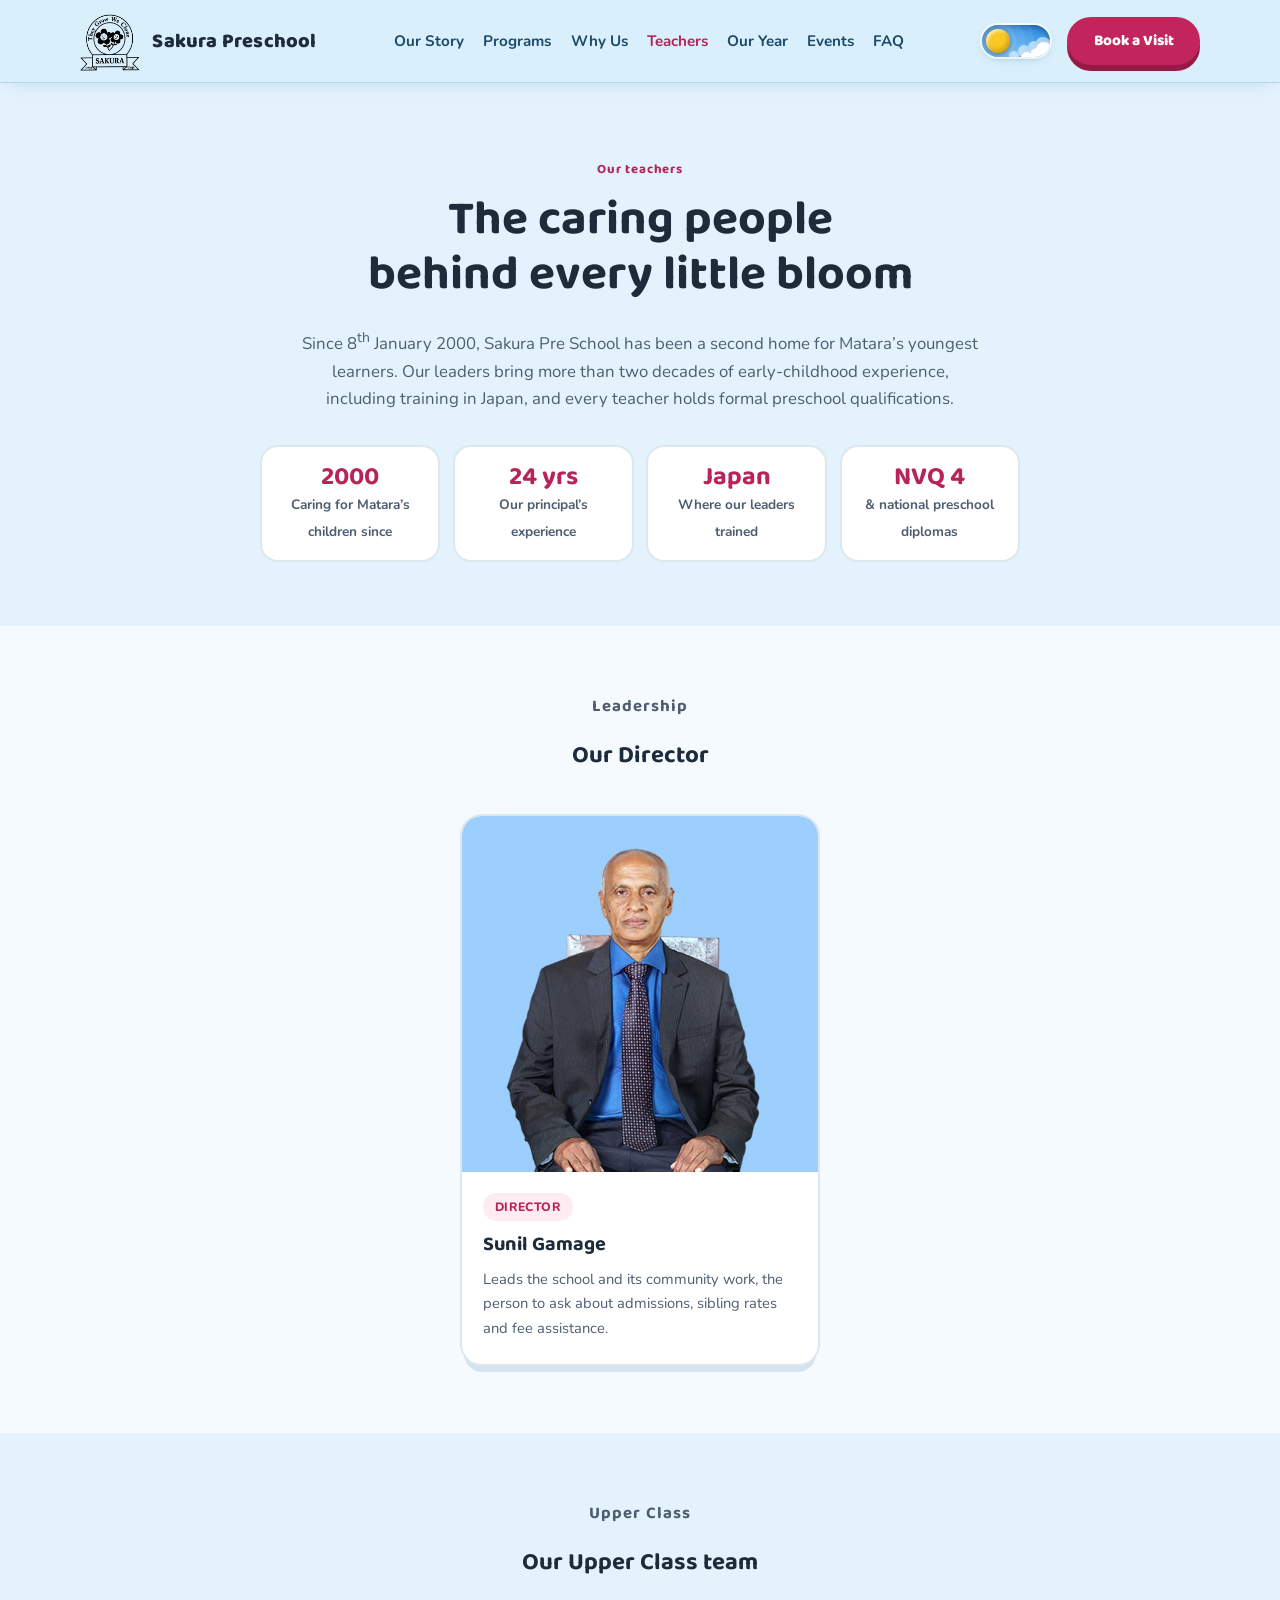
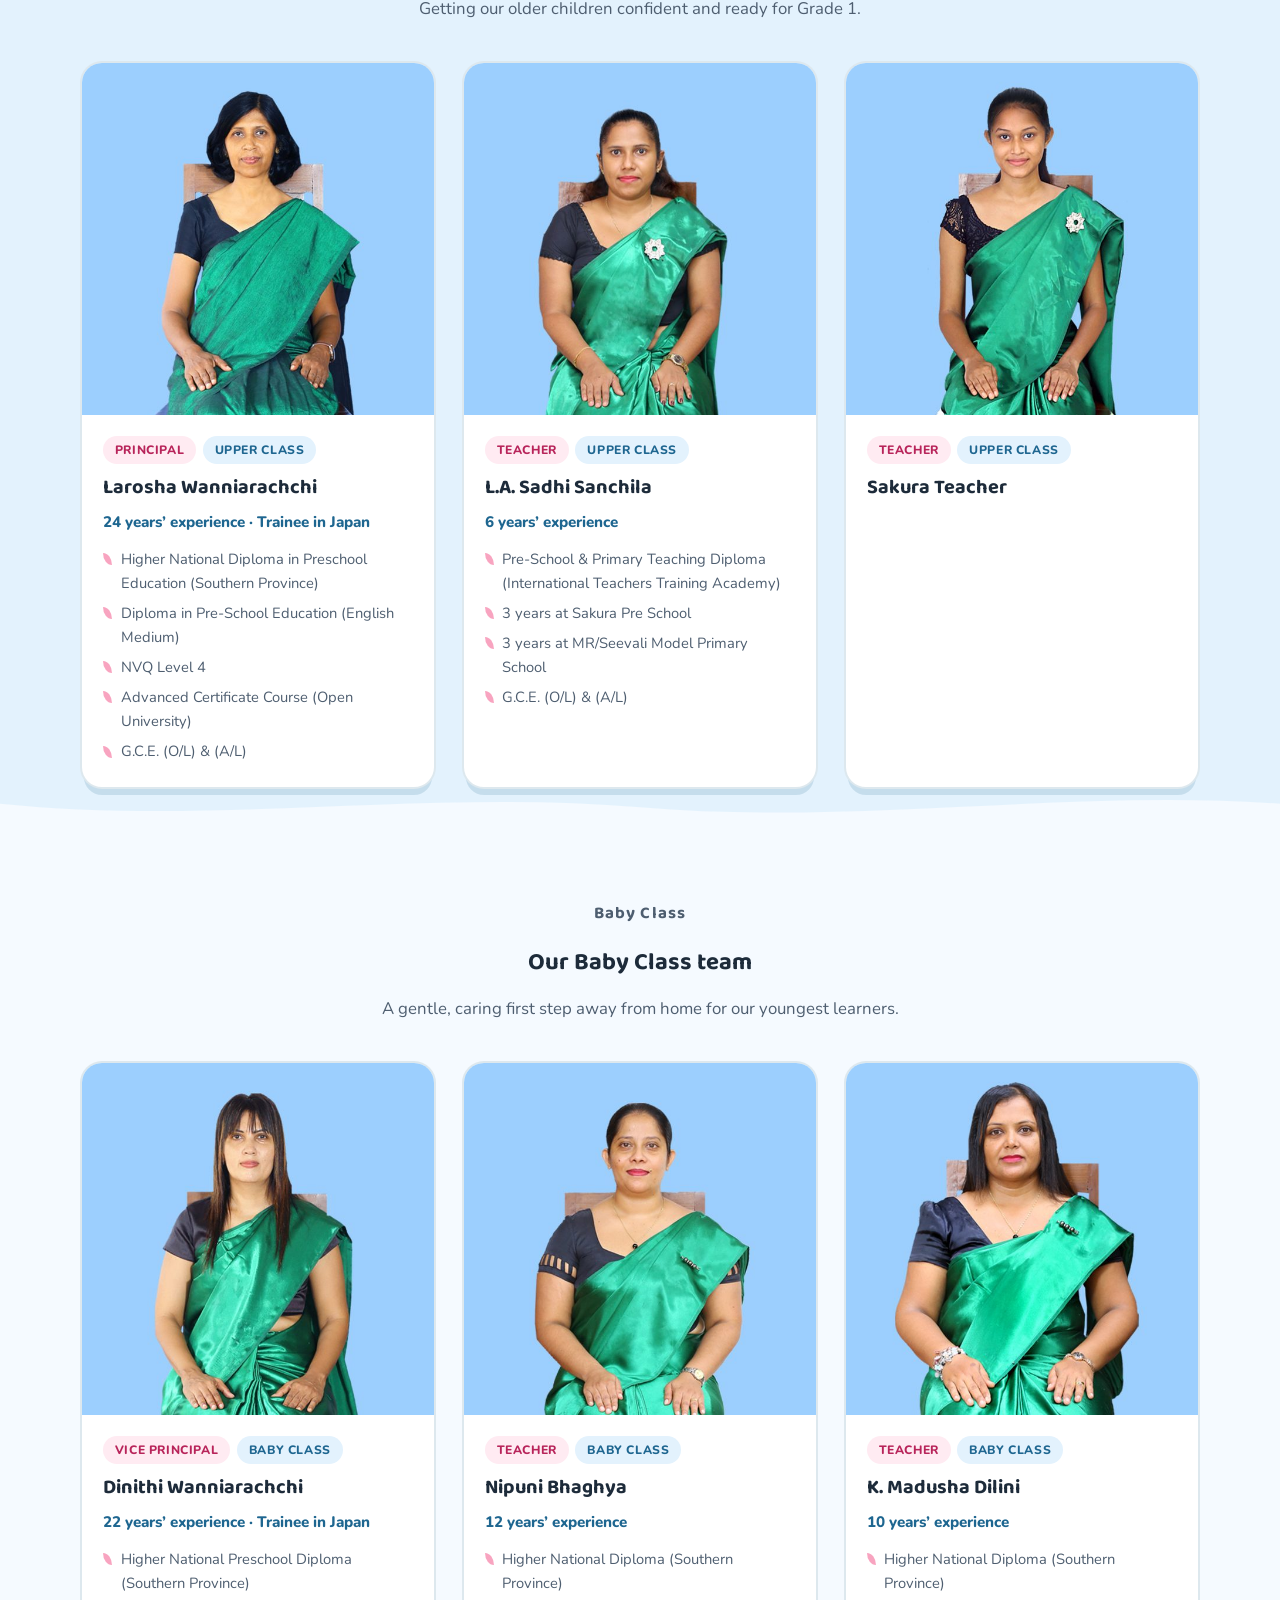
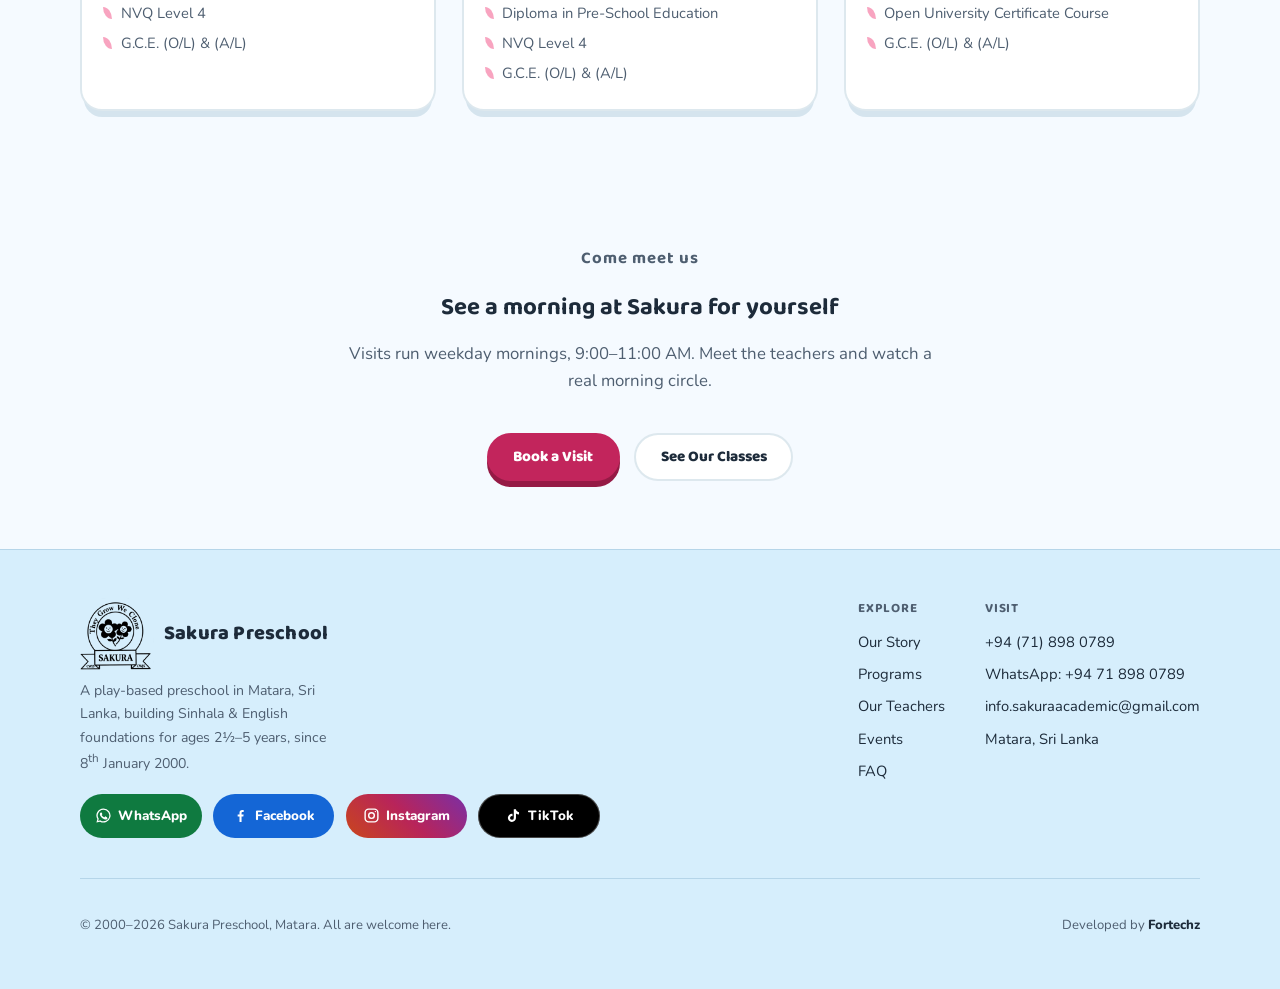
==== about.html @ 0db50b09 "add teachers & changes is inside" ====
<!DOCTYPE html>
<html lang="en">
<head>
<meta charset="UTF-8">
<meta name="viewport" content="width=device-width, initial-scale=1.0">
<title>Our Teachers | Sakura Pre School Matara</title>
<meta name="description" content="Meet the director, principal and qualified Baby Class and Upper Class teachers of Sakura Pre School, Matara, over 20 years of experience, with Japan-trained leadership.">
<meta name="robots" content="index, follow, max-image-preview:large">
<meta name="author" content="Sakura Preschool">
<meta name="theme-color" content="#101d2b">
<script>
  (function () {
    var t;
    try { t = localStorage.getItem('theme'); } catch (e) {}
    if (t !== 'light' && t !== 'dark') t = 'light'; // new visitors start light; dark only if they pick it
    document.documentElement.setAttribute('data-theme', t);
  })();
</script>
<link rel="canonical" href="https://sakura-pre-school.vercel.app/about.html">
<meta property="og:type" content="website">
<meta property="og:site_name" content="Sakura Preschool">
<meta property="og:url" content="https://sakura-pre-school.vercel.app/about.html">
<meta property="og:title" content="Our Teachers | Sakura Pre School Matara">
<meta property="og:description" content="Meet the director, principal and qualified Baby Class and Upper Class teachers of Sakura Pre School, Matara, over 20 years of experience, with Japan-trained leadership.">
<meta property="og:image" content="https://sakura-pre-school.vercel.app/images/staff/larosha-wanniarachchi.jpg">
<meta property="og:image:alt" content="Larosha Wanniarachchi, Principal of Sakura Preschool">
<meta name="twitter:card" content="summary_large_image">
<link rel="icon" href="/favicon.ico" sizes="any">
<link rel="icon" type="image/png" sizes="48x48" href="/favicon-48.png">
<link rel="icon" type="image/png" sizes="96x96" href="/favicon-96.png">
<link rel="icon" type="image/png" sizes="192x192" href="/favicon-192.png">
<link rel="apple-touch-icon" sizes="180x180" href="/apple-touch-icon.png">
<script type="application/ld+json">
{
 "@context": "https://schema.org",
 "@type": "AboutPage",
 "url": "https://sakura-pre-school.vercel.app/about.html",
 "name": "Teachers at Sakura Pre School, Matara",
 "about": {
  "@id": "https://sakura-pre-school.vercel.app/#school",
  "employee": [
   {
    "@type": "Person",
    "name": "Sunil Gamage",
    "jobTitle": "Director",
    "image": "https://sakura-pre-school.vercel.app/images/staff/sunil-gamage.jpg"
   },
   {
    "@type": "Person",
    "name": "Larosha Wanniarachchi",
    "jobTitle": "Principal",
    "image": "https://sakura-pre-school.vercel.app/images/staff/larosha-wanniarachchi.jpg"
   },
   {
    "@type": "Person",
    "name": "L.A. Sadhi Sanchila",
    "jobTitle": "Teacher",
    "image": "https://sakura-pre-school.vercel.app/images/staff/sadhi-sanchila.jpg"
   },
   {
    "@type": "Person",
    "name": "Dinithi Wanniarachchi",
    "jobTitle": "Vice Principal",
    "image": "https://sakura-pre-school.vercel.app/images/staff/dinithi-wanniarachchi.jpg"
   },
   {
    "@type": "Person",
    "name": "Nipuni Bhaghya",
    "jobTitle": "Teacher",
    "image": "https://sakura-pre-school.vercel.app/images/staff/nipuni-bhaghya.jpg"
   },
   {
    "@type": "Person",
    "name": "K. Madusha Dilini",
    "jobTitle": "Teacher",
    "image": "https://sakura-pre-school.vercel.app/images/staff/madusha-dilini.jpg"
   }
  ]
 }
}
</script>
<link rel="stylesheet" href="/css/styles.css">
<link rel="preconnect" href="https://fonts.googleapis.com">
<link rel="preconnect" href="https://fonts.gstatic.com" crossorigin>
<link href="https://fonts.googleapis.com/css2?family=Baloo+2:wght@500;600;700;800&family=Nunito:wght@400;500;600;700;800&family=Noto+Sans+Sinhala:wght@500;700&family=Abhaya+Libre:wght@700;800&display=swap" rel="stylesheet">
</head>
<body>

<a href="#main" class="skip-link">Skip to content</a>

<header class="site">
  <div class="container nav-row">
    <a href="/" class="brand">
      <img class="brand-mark" src="sakura-logo.png" alt="" decoding="async">
      <span class="brand-name">Sakura Preschool</span>
    </a>
    <nav class="links" aria-label="Primary">
      <a href="/#philosophy">Our Story</a>
      <a href="/#programs">Programs</a>
      <a href="/#why">Why Us</a>
      <a href="/about.html" aria-current="page">Teachers</a>
      <a href="/#seasons">Our Year</a>
      <a href="/events.html">Events</a>
      <a href="/#faq">FAQ</a>
    </nav>
    <div class="nav-actions">
      <button type="button" class="theme-toggle" id="themeToggle" role="switch" aria-checked="false" aria-label="Dark mode" title="Switch light / dark mode">
        <span class="tt-track" aria-hidden="true">
          <span class="tt-stars"></span>
          <span class="tt-clouds"></span>
          <span class="tt-knob"><span class="tt-crater c1"></span><span class="tt-crater c2"></span><span class="tt-crater c3"></span></span>
        </span>
      </button>
      <a href="/#enroll" class="btn btn-primary" style="flex-shrink:0">Book a Visit</a>
      <button type="button" class="nav-toggle" id="navToggle" aria-expanded="false" aria-controls="mobileMenu" aria-label="Open menu">
        <svg class="icon-open" viewBox="0 0 24 24" fill="none" stroke="currentColor" stroke-width="2" stroke-linecap="round" aria-hidden="true" focusable="false"><line x1="3" y1="6" x2="21" y2="6"/><line x1="3" y1="12" x2="21" y2="12"/><line x1="3" y1="18" x2="21" y2="18"/></svg>
        <svg class="icon-close" viewBox="0 0 24 24" fill="none" stroke="currentColor" stroke-width="2" stroke-linecap="round" aria-hidden="true" focusable="false"><line x1="5" y1="5" x2="19" y2="19"/><line x1="19" y1="5" x2="5" y2="19"/></svg>
      </button>
    </div>
  </div>
  <div class="container">
    <nav class="mobile-panel" id="mobileMenu" aria-label="Mobile">
      <a href="/#philosophy">Our Story</a>
      <a href="/#programs">Programs</a>
      <a href="/#why">Why Us</a>
      <a href="/about.html" aria-current="page">Teachers</a>
      <a href="/#seasons">Our Year</a>
      <a href="/events.html">Events</a>
      <a href="/#faq">FAQ</a>
      <a href="/#map">Find Us</a>
      <a href="/#enroll" class="btn btn-primary">Book a Visit</a>
    </nav>
  </div>
</header>

<main id="main" tabindex="-1">
  <section class="page-hero">
    <div class="container">
      <p class="eyebrow">Our teachers</p>
      <h1>The caring people behind every little bloom</h1>
      <p class="lead">Since 8<sup>th</sup> January 2000, Sakura Pre School has been a second home for Matara&rsquo;s youngest learners. Our leaders bring more than two decades of early-childhood experience, including training in Japan, and every teacher holds formal preschool qualifications.</p>
      <ul class="stat-strip">
        <li class="stat"><b>2000</b><span>Caring for Matara&rsquo;s children since</span></li>
        <li class="stat"><b>24 yrs</b><span>Our principal&rsquo;s experience</span></li>
        <li class="stat"><b>Japan</b><span>Where our leaders trained</span></li>
        <li class="stat"><b>NVQ&nbsp;4</b><span>&amp; national preschool diplomas</span></li>
      </ul>
    </div>
  </section>

  <section id="director">
    <div class="container">
      <div class="section-head center">
        <p class="eyebrow" style="justify-content:center">Leadership</p>
        <h2>Our Director</h2>
      </div>
      <ul class="staff-grid staff-solo">
        <li class="staff-card" id="sunil-gamage">
          <figure class="staff-photo"><img src="/images/staff/sunil-gamage.jpg" width="600" height="600" loading="lazy" decoding="async" alt="Portrait of Sunil Gamage, Director at Sakura Preschool"></figure>
          <div class="staff-body">
            <div class="staff-tags"><span class="staff-role">Director</span></div>
            <h3>Sunil Gamage</h3>
                        <p class="staff-note">Leads the school and its community work, the person to ask about admissions, sibling rates and fee assistance.</p>
          </div>
        </li>
      </ul>
    </div>
  </section>

  <section id="upper-class" class="band-alt">
    <div class="container">
      <div class="section-head center">
        <p class="eyebrow" style="justify-content:center">Upper Class</p>
        <h2>Our Upper Class team</h2>
        <p>Getting our older children confident and ready for Grade 1.</p>
      </div>
      <ul class="staff-grid">
        <li class="staff-card" id="larosha-wanniarachchi">
          <figure class="staff-photo"><img src="/images/staff/larosha-wanniarachchi.jpg" width="600" height="600" loading="lazy" decoding="async" alt="Portrait of Larosha Wanniarachchi, Principal at Sakura Preschool"></figure>
          <div class="staff-body">
            <div class="staff-tags"><span class="staff-role">Principal</span><span class="staff-class">Upper Class</span></div>
            <h3>Larosha Wanniarachchi</h3>
            <p class="staff-exp">24 years&rsquo; experience &middot; Trainee in Japan</p>
            <ul class="staff-quals">
              <li>Higher National Diploma in Preschool Education (Southern Province)</li>
              <li>Diploma in Pre-School Education (English Medium)</li>
              <li>NVQ Level 4</li>
              <li>Advanced Certificate Course (Open University)</li>
              <li>G.C.E. (O/L) &amp; (A/L)</li>
            </ul>
          </div>
        </li>
        <li class="staff-card" id="sadhi-sanchila">
          <figure class="staff-photo"><img src="/images/staff/sadhi-sanchila.jpg" width="600" height="600" loading="lazy" decoding="async" alt="Portrait of L.A. Sadhi Sanchila, Teacher at Sakura Preschool"></figure>
          <div class="staff-body">
            <div class="staff-tags"><span class="staff-role">Teacher</span><span class="staff-class">Upper Class</span></div>
            <h3>L.A. Sadhi Sanchila</h3>
            <p class="staff-exp">6 years&rsquo; experience</p>
            <ul class="staff-quals">
              <li>Pre-School &amp; Primary Teaching Diploma (International Teachers Training Academy)</li>
              <li>3 years at Sakura Pre School</li>
              <li>3 years at MR/Seevali Model Primary School</li>
              <li>G.C.E. (O/L) &amp; (A/L)</li>
            </ul>
          </div>
        </li>
        <li class="staff-card" id="upper-class-teacher">
          <figure class="staff-photo"><img src="/images/staff/teacher-unnamed.jpg" width="600" height="600" loading="lazy" decoding="async" alt="Portrait of an Upper Class teacher at Sakura Preschool"></figure>
          <div class="staff-body">
            <div class="staff-tags"><span class="staff-role">Teacher</span><span class="staff-class">Upper Class</span></div>
            <h3>Sakura Teacher</h3>
            <!-- TODO: add her name and qualifications -->
          </div>
        </li>
      </ul>
    </div>
    <svg class="divider to-bg" viewBox="0 0 1200 60" preserveAspectRatio="none" aria-hidden="true" focusable="false"><path d="M0,20 C200,50 400,0 600,25 C800,50 1000,0 1200,20 L1200,60 L0,60 Z"/></svg>
  </section>

  <section id="baby-class">
    <div class="container">
      <div class="section-head center">
        <p class="eyebrow" style="justify-content:center">Baby Class</p>
        <h2>Our Baby Class team</h2>
        <p>A gentle, caring first step away from home for our youngest learners.</p>
      </div>
      <ul class="staff-grid">
        <li class="staff-card" id="dinithi-wanniarachchi">
          <figure class="staff-photo"><img src="/images/staff/dinithi-wanniarachchi.jpg" width="600" height="600" loading="lazy" decoding="async" alt="Portrait of Dinithi Wanniarachchi, Vice Principal at Sakura Preschool"></figure>
          <div class="staff-body">
            <div class="staff-tags"><span class="staff-role">Vice Principal</span><span class="staff-class">Baby Class</span></div>
            <h3>Dinithi Wanniarachchi</h3>
            <p class="staff-exp">22 years&rsquo; experience &middot; Trainee in Japan</p>
            <ul class="staff-quals">
              <li>Higher National Preschool Diploma (Southern Province)</li>
              <li>NVQ Level 4</li>
              <li>G.C.E. (O/L) &amp; (A/L)</li>
            </ul>
          </div>
        </li>
        <li class="staff-card" id="nipuni-bhaghya">
          <figure class="staff-photo"><img src="/images/staff/nipuni-bhaghya.jpg" width="600" height="600" loading="lazy" decoding="async" alt="Portrait of Nipuni Bhaghya, Teacher at Sakura Preschool"></figure>
          <div class="staff-body">
            <div class="staff-tags"><span class="staff-role">Teacher</span><span class="staff-class">Baby Class</span></div>
            <h3>Nipuni Bhaghya</h3>
            <p class="staff-exp">12 years&rsquo; experience</p>
            <ul class="staff-quals">
              <li>Higher National Diploma (Southern Province)</li>
              <li>Diploma in Pre-School Education</li>
              <li>NVQ Level 4</li>
              <li>G.C.E. (O/L) &amp; (A/L)</li>
            </ul>
          </div>
        </li>
        <li class="staff-card" id="madusha-dilini">
          <figure class="staff-photo"><img src="/images/staff/madusha-dilini.jpg" width="600" height="600" loading="lazy" decoding="async" alt="Portrait of K. Madusha Dilini, Teacher at Sakura Preschool"></figure>
          <div class="staff-body">
            <div class="staff-tags"><span class="staff-role">Teacher</span><span class="staff-class">Baby Class</span></div>
            <h3>K. Madusha Dilini</h3>
            <p class="staff-exp">10 years&rsquo; experience</p>
            <ul class="staff-quals">
              <li>Higher National Diploma (Southern Province)</li>
              <li>Open University Certificate Course</li>
              <li>G.C.E. (O/L) &amp; (A/L)</li>
            </ul>
          </div>
        </li>
      </ul>
    </div>
  </section>

  <section class="cta-band">
    <div class="container">
      <div class="section-head center">
        <p class="eyebrow" style="justify-content:center">Come meet us</p>
        <h2>See a morning at Sakura for yourself</h2>
        <p>Visits run weekday mornings, 9:00&ndash;11:00 AM. Meet the teachers and watch a real morning circle.</p>
      </div>
      <div class="hero-ctas">
        <a href="/#enroll" class="btn btn-primary">Book a Visit</a>
        <a href="/#programs" class="btn btn-ghost">See Our Classes</a>
      </div>
    </div>
  </section>
</main>

<footer>
  <div class="container">
    <div class="footer-grid">
      <div>
        <div class="footer-brand">
          <img class="brand-mark" src="sakura-logo.png" alt="" decoding="async">
          <span class="brand-name">Sakura Preschool</span>
        </div>
        <p>A play-based preschool in Matara, Sri Lanka, building Sinhala &amp; English foundations for ages 2&frac12;&ndash;5 years, since 8<sup>th</sup> January 2000.</p>
        <div class="socials" role="group" aria-label="Sakura Preschool on social media">
          <a class="social social-wa" href="https://wa.me/94718980789" target="_blank" rel="noopener"><svg viewBox="0 0 24 24" fill="currentColor" aria-hidden="true"><path d="M12 2a10 10 0 0 0-8.6 15.1L2 22l5-1.3A10 10 0 1 0 12 2Zm0 18.2a8.2 8.2 0 0 1-4.2-1.2l-.3-.2-3 .8.8-2.9-.2-.3A8.2 8.2 0 1 1 12 20.2Zm4.5-6.1c-.2-.1-1.5-.7-1.7-.8-.2-.1-.4-.1-.6.1l-.8 1c-.1.2-.3.2-.5.1a6.7 6.7 0 0 1-3.3-2.9c-.3-.4.2-.4.7-1.3.1-.2 0-.3 0-.4l-.8-1.8c-.2-.5-.4-.4-.6-.4h-.5a1 1 0 0 0-.7.3 3 3 0 0 0-.9 2.2 5.2 5.2 0 0 0 1.1 2.8 11.9 11.9 0 0 0 4.6 4c1.7.7 2.3.8 3.2.7.5-.1 1.5-.6 1.7-1.2.2-.6.2-1.1.2-1.2-.1-.1-.3-.2-.5-.3Z"/></svg>WhatsApp<span class="sr-only"> (opens in a new tab)</span></a>
          <a class="social social-fb" href="https://www.facebook.com/profile.php?id=61560372808466" target="_blank" rel="noopener"><svg viewBox="0 0 24 24" fill="currentColor" aria-hidden="true"><path d="M13.5 21v-7.5h2.5l.4-3h-2.9V8.6c0-.9.3-1.5 1.5-1.5h1.5V4.4c-.3 0-1.2-.1-2.2-.1-2.2 0-3.7 1.3-3.7 3.8v2.4H8v3h2.6V21h2.9Z"/></svg>Facebook<span class="sr-only"> (opens in a new tab)</span></a>
          <a class="social social-ig" href="https://www.instagram.com/sakurapreschool._/" target="_blank" rel="noopener"><svg viewBox="0 0 24 24" fill="none" stroke="currentColor" stroke-width="2" aria-hidden="true"><rect x="3" y="3" width="18" height="18" rx="5"/><circle cx="12" cy="12" r="4"/><circle cx="17.5" cy="6.5" r="1" fill="currentColor" stroke="none"/></svg>Instagram<span class="sr-only"> (opens in a new tab)</span></a>
          <a class="social social-tt" href="https://www.tiktok.com/@sakura.pre.school" target="_blank" rel="noopener"><svg viewBox="0 0 24 24" fill="currentColor" aria-hidden="true"><path d="M16.6 5.8A4.3 4.3 0 0 1 15.5 3h-3.1v12.4a2.6 2.6 0 1 1-1.8-2.5V9.7a5.7 5.7 0 1 0 4.9 5.7V9.1a7.4 7.4 0 0 0 4.3 1.4V7.4a4.3 4.3 0 0 1-3.2-1.6Z"/></svg>TikTok<span class="sr-only"> (opens in a new tab)</span></a>
        </div>
      </div>
      <nav class="footer-links" aria-label="Footer">
        <div>
          <h2 class="footer-h">Explore</h2>
          <a href="/#philosophy">Our Story</a>
          <a href="/#programs">Programs</a>
          <a href="/about.html">Our Teachers</a>
          <a href="/events.html">Events</a>
          <a href="/#faq">FAQ</a>
        </div>
        <div>
          <h2 class="footer-h">Visit</h2>
          <a href="tel:+94718980789">+94 (71) 898 0789</a>
          <a href="https://wa.me/94718980789" target="_blank" rel="noopener">WhatsApp: +94 71 898 0789<span class="sr-only"> (opens in a new tab)</span></a>
          <a href="mailto:info.sakuraacademic@gmail.com">info.sakuraacademic@gmail.com</a>
          <a href="/#map">Matara, Sri Lanka</a>
        </div>
      </nav>
    </div>
    <div class="footer-bottom">
      <span>&copy; 2000&ndash;2026 Sakura Preschool, Matara. All are welcome here.</span>
      <span class="credit">Developed by <a href="https://fortechz.com/" target="_blank" rel="noopener">Fortechz<span class="sr-only"> (opens in a new tab)</span></a></span>
    </div>
  </div>
</footer>

<script src="/js/site.js" defer></script>
</body>
</html>
---- css/styles.css ----
/* Shared styles for every page of the Sakura Preschool site */
:root{
  --sky-300:#8FCBF0;
  --sky-500:#3FA1DE;
  --sky-700:#1E6690;
  --sky-900:#123B54;
  --bloom-300:#F8A4C0;
  --bloom-500:#F2578C;
  --bloom-700:#D13A6C;
  --sun-300:#FFDD8A;
  --sun-400:#FFC94A;
  --sun-600:#E8A100;
  --leaf-400:#7BCB96;
  --leaf-500:#48B26B;
  --leaf-700:#2E7C48;
  --ink-800:#2B2A33;
  --ink-600:#5B5A66;
  --cream-50:#FFFAF0;

  --bg:#F5FAFF;
  --surface:#FFFFFF;
  --surface-alt:#E3F2FD;
  --surface-alt-2:#FFEBF2;
  --text:#1D2B3A;
  --text-muted:#4E5E70;
  --accent:var(--bloom-500);
  --accent-strong:#B8245A; /* 5.3:1+ on every light surface (was 4.1:1) */
  --accent-soft:var(--bloom-300);
  --accent-wash:var(--surface-alt-2);
  --sky:var(--sky-500);
  --sky-deep:var(--sky-700);
  --sun:var(--sun-400);
  --leaf:var(--leaf-500);
  --leaf-strong:var(--leaf-700);
  --border:rgba(30,102,144,.15);
  --shadow:rgba(30,102,144,.18);
  --bar:#D6EEFC;
  --bar-border:rgba(30,102,144,.18);
  --focus:#1E6690;          /* 5.2:1 on the bar, 6.2:1 on white */
  --btn-bg:#C2255C;         /* white text 5.7:1 (was 3.2:1) */
  --btn-fg:#FFFFFF;
  --btn-shadow:#951A45;
  --error:#B3261E;
  /* photo sections: bright sky wash + dark text in light theme */
  --photo-hero-wash:linear-gradient(100deg, rgba(245,250,255,.97) 0%, rgba(245,250,255,.9) 40%, rgba(245,250,255,.5) 70%, rgba(245,250,255,.05) 100%);
  --photo-hero-wash-sm:linear-gradient(180deg, rgba(245,250,255,.93), rgba(245,250,255,.88));
  --photo-wash:linear-gradient(180deg, rgba(227,242,253,.93), rgba(245,250,255,.88));
  --photo-base:#E3F2FD;
  --on-photo:var(--text);
  --on-photo-muted:var(--text-muted);
  --on-photo-eyebrow:var(--accent-strong);
  --on-photo-line:rgba(30,102,144,.3);
  --on-photo-ghost:rgba(255,255,255,.75);
  --on-photo-ghost-border:rgba(30,102,144,.3);
}
@media (prefers-color-scheme:dark){
  :root:not([data-theme="light"]){
    --bg:#122234;
    --surface:#1A2E44;
    --surface-alt:#1C3349;
    --surface-alt-2:#2B2440;
    --text:#FBF3E3;
    --text-muted:#C9D6E3;
    --accent:#FF7FAC;
    --accent-strong:#FFAAC8;
    --accent-soft:#C9668C;
    --accent-wash:#33263A;
    --sky:#7FC6F2;
    --sky-deep:#BFE3FA;
    --sun:#FFD873;
    --leaf:#7FD69B;
    --leaf-strong:#A6E6BC;
    --border:rgba(251,243,227,.16);
    --shadow:rgba(0,0,0,.5);
    --bar:#173A57;
    --bar-border:rgba(127,198,242,.22);
    --focus:#7FC6F2;
    --btn-bg:#FF7FAC;
    --btn-fg:#122234;       /* dark text on pink 6.8:1 (white was 2.4:1) */
    --btn-shadow:#C9668C;
    --error:#FFB4AB;
    --photo-hero-wash:linear-gradient(100deg, rgba(16,29,43,.95) 0%, rgba(16,29,43,.85) 42%, rgba(16,29,43,.52) 75%, rgba(16,29,43,.2) 100%);
    --photo-hero-wash-sm:linear-gradient(180deg, rgba(16,29,43,.9), rgba(16,29,43,.86));
    --photo-wash:linear-gradient(180deg, rgba(16,29,43,.87), rgba(16,29,43,.8));
    --photo-base:#101d2b;
    --on-photo:#fff;
    --on-photo-muted:rgba(255,255,255,.88);
    --on-photo-eyebrow:var(--sun);
    --on-photo-line:rgba(255,255,255,.35);
    --on-photo-ghost:rgba(255,255,255,.14);
    --on-photo-ghost-border:rgba(255,255,255,.5);
  }
}
:root[data-theme="dark"]{
  --bg:#122234;
  --surface:#1A2E44;
  --surface-alt:#1C3349;
  --surface-alt-2:#2B2440;
  --text:#FBF3E3;
  --text-muted:#C9D6E3;
  --accent:#FF7FAC;
  --accent-strong:#FFAAC8;
  --accent-soft:#C9668C;
  --accent-wash:#33263A;
  --sky:#7FC6F2;
  --sky-deep:#BFE3FA;
  --sun:#FFD873;
  --leaf:#7FD69B;
  --leaf-strong:#A6E6BC;
  --border:rgba(251,243,227,.16);
  --shadow:rgba(0,0,0,.5);
  --bar:#173A57;
  --bar-border:rgba(127,198,242,.22);
  --focus:#7FC6F2;
  --btn-bg:#FF7FAC;
  --btn-fg:#122234;       /* dark text on pink 6.8:1 (white was 2.4:1) */
  --btn-shadow:#C9668C;
  --error:#FFB4AB;
  --photo-hero-wash:linear-gradient(100deg, rgba(16,29,43,.95) 0%, rgba(16,29,43,.85) 42%, rgba(16,29,43,.52) 75%, rgba(16,29,43,.2) 100%);
  --photo-hero-wash-sm:linear-gradient(180deg, rgba(16,29,43,.9), rgba(16,29,43,.86));
  --photo-wash:linear-gradient(180deg, rgba(16,29,43,.87), rgba(16,29,43,.8));
  --photo-base:#101d2b;
  --on-photo:#fff;
  --on-photo-muted:rgba(255,255,255,.88);
  --on-photo-eyebrow:var(--sun);
  --on-photo-line:rgba(255,255,255,.35);
  --on-photo-ghost:rgba(255,255,255,.14);
  --on-photo-ghost-border:rgba(255,255,255,.5);
}

*,*::before,*::after{box-sizing:border-box}
html{scroll-behavior:smooth}
@media (prefers-reduced-motion:reduce){ html{scroll-behavior:auto} }

body{
  margin:0;
  background:var(--bg);
  color:var(--text);
  font-family:"Nunito","Segoe UI",system-ui,sans-serif;
  font-size:16px;
  line-height:1.65;
  -webkit-font-smoothing:antialiased;
  padding-left:max(16px,env(safe-area-inset-left));
  padding-right:max(16px,env(safe-area-inset-right));
  overflow-wrap:break-word; /* long words / emails wrap instead of overflowing */
}
h1,h2,h3{
  font-family:"Baloo 2","Nunito",system-ui,sans-serif;
  color:var(--text);
  margin:0 0 .5em;
  text-wrap:balance;
  font-weight:700;
}
p{margin:0 0 1em}
img,svg,iframe,video{max-width:100%}
a{color:inherit}
.container{max-width:1120px;margin:0 auto}
.si{font-family:"Noto Sans Sinhala","Nunito",sans-serif}
.greet{font-family:"Abhaya Libre","Noto Sans Sinhala",serif;font-weight:800;font-size:1.6em;line-height:1.15;letter-spacing:.02em;text-transform:none}
.eyebrow.eyebrow-stack{flex-direction:column;align-items:flex-start;gap:.15em}
.eyebrow.eyebrow-stack::before{display:none}
.eyebrow{
  font-family:"Baloo 2",sans-serif;
  font-size:.82rem;
  font-weight:700;
  letter-spacing:.06em;
  color:var(--accent-strong);
  display:inline-flex;
  align-items:center;
  gap:.5em;
  margin-bottom:.9em;
}
.eyebrow::before{display:none}

/* one clear, high-contrast focus ring for every interactive element (WCAG 2.4.7 / 2.4.11) */
a:focus-visible,button:focus-visible,input:focus-visible,select:focus-visible,textarea:focus-visible,summary:focus-visible,iframe:focus-visible{
  outline:3px solid var(--focus);
  outline-offset:3px;
}
a:not(.btn):not(.social):not(.contact-card):focus-visible,summary:focus-visible{border-radius:4px}
.field input:focus-visible,.field select:focus-visible,.field textarea:focus-visible{border-color:var(--focus);outline-offset:1px}
main:focus{outline:none}

/* visually hidden, still read by screen readers */
.sr-only{
  position:absolute !important;width:1px;height:1px;padding:0;margin:-1px;
  overflow:hidden;clip:rect(0 0 0 0);clip-path:inset(50%);white-space:nowrap;border:0;
}

@media (prefers-reduced-motion:reduce){
  *,*::before,*::after{animation-duration:.01ms !important;animation-iteration-count:1 !important;transition-duration:.01ms !important}
}

.skip-link{
  position:absolute;left:-999px;top:auto;
  background:var(--surface);color:var(--text);padding:.75em 1.25em;border-radius:8px;
  z-index:100;
}
.skip-link:focus{left:16px;top:16px;outline:3px solid var(--focus);outline-offset:2px}

/* ---------- Nav ---------- */
header.site{
  position:sticky;top:0;z-index:40;
  background:color-mix(in srgb, var(--bar) 92%, transparent);
  backdrop-filter:blur(10px);
  border-bottom:1px solid var(--bar-border);
  box-shadow:0 4px 18px -10px rgba(30,102,144,.35);
  /* run edge-to-edge past the body's side gutter */
  margin-left:calc(-1 * max(16px,env(safe-area-inset-left)));
  margin-right:calc(-1 * max(16px,env(safe-area-inset-right)));
  padding-left:max(16px,env(safe-area-inset-left));
  padding-right:max(16px,env(safe-area-inset-right));
}
.nav-row{
  display:flex;align-items:center;justify-content:space-between;
  padding:.5rem 0;gap:.5rem;
}
.brand{display:flex;align-items:center;gap:.5rem;text-decoration:none;min-width:0}
.brand-mark{
  /* full logo, natural proportions: no cropping, rounding or border */
  height:44px;width:auto;flex-shrink:0;border-radius:0;object-fit:initial;
  border:0;box-shadow:none;display:block;
}
.brand-name{
  font-family:"Baloo 2",serif;font-weight:800;font-size:1.05rem;color:var(--text);
  letter-spacing:.01em;white-space:nowrap;
}
/* very narrow phones: keep the name for screen readers, show just the logo */
@media (max-width:359px){
  .brand-name{position:absolute;width:1px;height:1px;margin:-1px;overflow:hidden;clip-path:inset(50%);white-space:nowrap}
}
nav.links{display:none;gap:1.5rem;align-items:center}
nav.links a{
  text-decoration:none;font-size:.95rem;font-weight:700;color:var(--text-muted);
  white-space:nowrap;
}
nav.links a:hover{color:var(--accent-strong)}
header.site nav.links a{color:color-mix(in srgb, var(--sky-deep) 55%, var(--text))}
.btn{
  display:inline-flex;align-items:center;justify-content:center;gap:.5em;
  min-height:48px;padding:.75em 1.6em;border-radius:999px;font-weight:800;font-size:.95rem;line-height:1.2;
  text-decoration:none;border:2px solid transparent;cursor:pointer;text-align:center;
  font-family:"Baloo 2",sans-serif;
  transition:transform .15s ease, box-shadow .15s ease, background .15s ease;
}
.btn-primary{background:var(--btn-bg);color:var(--btn-fg);box-shadow:0 6px 0 0 var(--btn-shadow)}
.btn-primary:hover{transform:translateY(-2px)}
.btn-primary:active{transform:translateY(2px);box-shadow:0 2px 0 0 var(--btn-shadow)}
.btn-ghost{background:var(--surface);color:var(--text);border-color:var(--border)}
.btn-ghost:hover{border-color:var(--sky);color:var(--sky-deep)}
.btn-block{width:100%}

/* ---------- Light / dark toggle: sunny sky with clouds <-> night sky with stars and moon ---------- */
.theme-toggle{
  /* invisible 44px-tall hit area; the visible switch is .tt-track */
  flex-shrink:0;min-height:44px;padding:6px 0;border:0;border-radius:999px;background:none;cursor:pointer;
}
.tt-track{
  position:relative;display:block;width:68px;height:32px;border-radius:999px;
  overflow:hidden;isolation:isolate;
  background:linear-gradient(180deg,#2B8BE0,#63B7F2);
  box-shadow:inset 0 2px 6px rgba(0,0,0,.35), 0 0 0 2px rgba(255,255,255,.75), 0 3px 10px -4px rgba(18,59,84,.5);
  transition:background .6s ease, box-shadow .6s ease;
}
/* soft halo rings that follow the sun / moon */
.tt-track::before{
  content:"";position:absolute;z-index:0;width:84px;height:84px;border-radius:50%;
  left:-26px;top:-26px;
  background:radial-gradient(circle, rgba(255,255,255,.22) 0 18px, rgba(255,255,255,.14) 18px 27px, rgba(255,255,255,.08) 27px 36px, transparent 36px);
  transition:transform .6s cubic-bezier(.56,1.35,.52,1);
}
.tt-clouds,.tt-clouds::before{
  position:absolute;border-radius:50%;background:#fff;
  transition:transform .6s cubic-bezier(.56,1.35,.52,1);
}
.tt-clouds{
  z-index:1;width:14px;height:14px;right:6px;bottom:-5px;
  box-shadow:-10px 3px 0 -1px #fff, -19px 7px 0 -2px #fff, 7px -5px 0 1px #fff, 14px 2px 0 2px #fff;
}
.tt-clouds::before{
  content:"";z-index:-1;width:12px;height:12px;right:4px;bottom:9px;background:rgba(255,255,255,.55);
  box-shadow:-10px 4px 0 0 rgba(255,255,255,.55), 9px -2px 0 2px rgba(255,255,255,.55), -20px 9px 0 -1px rgba(255,255,255,.55);
}
.tt-stars{
  position:absolute;z-index:1;left:12px;top:8px;width:2px;height:2px;border-radius:50%;background:#fff;
  box-shadow:6px 9px 0 0 #fff, 16px 2px 0 -.4px #fff, 22px 13px 0 0 rgba(255,255,255,.8), 3px 17px 0 -.4px rgba(255,255,255,.7), 27px 5px 0 -.3px rgba(255,255,255,.9), 12px 14px 0 -.5px rgba(255,255,255,.6);
  opacity:0;transform:translateY(-18px);
  transition:opacity .5s ease, transform .6s cubic-bezier(.56,1.35,.52,1);
}
.tt-knob{
  position:absolute;z-index:2;left:4px;top:4px;width:24px;height:24px;border-radius:50%;
  background:#F8C924;
  box-shadow:inset -2px -3px 4px rgba(170,110,0,.45), inset 2px 2px 3px rgba(255,255,255,.65), 0 2px 5px rgba(0,0,0,.35);
  transition:transform .6s cubic-bezier(.56,1.35,.52,1), background .6s ease;
}
.tt-crater{
  position:absolute;border-radius:50%;background:#A9AEB8;
  box-shadow:inset 1px 1px 2px rgba(0,0,0,.35);opacity:0;transition:opacity .4s ease;
}
.tt-crater.c1{width:8px;height:8px;left:6px;top:4px}
.tt-crater.c2{width:5px;height:5px;left:14px;top:13px}
.tt-crater.c3{width:4px;height:4px;left:5px;top:15px}
.theme-toggle[aria-checked="true"] .tt-track{
  background:linear-gradient(180deg,#1A2230,#3B4558);
  box-shadow:inset 0 2px 6px rgba(0,0,0,.6), 0 0 0 2px rgba(255,255,255,.18), 0 3px 10px -4px rgba(0,0,0,.6);
}
.theme-toggle[aria-checked="true"] .tt-track::before{transform:translateX(36px)}
.theme-toggle[aria-checked="true"] .tt-knob{
  transform:translateX(36px) rotate(-30deg);background:#D9DCE2;
  box-shadow:inset -2px -3px 4px rgba(0,0,0,.3), inset 2px 2px 3px rgba(255,255,255,.7), 0 2px 5px rgba(0,0,0,.5);
}
.theme-toggle[aria-checked="true"] .tt-crater{opacity:1}
.theme-toggle[aria-checked="true"] .tt-clouds{transform:translateY(34px)}
.theme-toggle[aria-checked="true"] .tt-stars{opacity:1;transform:none}
.theme-toggle:hover .tt-knob{filter:brightness(1.06)}
.theme-toggle:focus-visible{outline-offset:3px}
@media (prefers-reduced-motion:reduce){
  .theme-toggle *,.tt-track::before,.tt-clouds::before{transition:none !important}
}
/* smooth colour cross-fade while switching themes */
html.theme-anim *:not(.theme-toggle):not(.theme-toggle *), html.theme-anim body{
  transition:background-color .45s ease, color .45s ease, border-color .45s ease, fill .45s ease !important;
}

.nav-actions{display:flex;align-items:center;gap:.5rem;flex-shrink:0}
.nav-actions > .btn-primary{display:none;white-space:nowrap}
.nav-toggle{
  display:flex;width:44px;height:44px;padding:0;border-radius:10px;border:1px solid var(--bar-border);
  background:color-mix(in srgb, var(--surface) 60%, transparent);color:var(--sky-deep);
  align-items:center;justify-content:center;cursor:pointer;flex-shrink:0;
}
.nav-toggle svg{width:20px;height:20px}
.nav-toggle .icon-close{display:none}
.nav-toggle[aria-expanded="true"] .icon-open{display:none}
.nav-toggle[aria-expanded="true"] .icon-close{display:block}

/* full-bleed page bands: backgrounds run edge-to-edge past the body's side gutter */
main > section{
  margin-left:calc(-1 * max(16px,env(safe-area-inset-left)));
  margin-right:calc(-1 * max(16px,env(safe-area-inset-right)));
  padding-left:max(16px,env(safe-area-inset-left));
  padding-right:max(16px,env(safe-area-inset-right));
}

/* ---------- Hero ---------- */
.hero{
  position:relative;overflow:hidden;padding-top:3rem;padding-bottom:2.8rem;
  background:var(--photo-base) center/cover no-repeat;
}
.hero.photo-hero{background-image:url('/u_63z5ddwwp4-children-8203962_1920.jpg')}
.hero-overlay{
  position:absolute;inset:0;z-index:1;
  background:var(--photo-hero-wash-sm);
}
/* full-width container so the copy sits on the left edge; the copy itself stays narrow */
.hero-content{position:relative;z-index:3}
.hero-content > *{max-width:640px;margin-left:auto;margin-right:auto}
.hero-content{text-align:center}
.hero .eyebrow.eyebrow-stack{align-items:center}
.hero h1{font-size:clamp(1.85rem,1.3rem + 2.8vw,3.3rem);line-height:1.14;color:var(--on-photo)}
/* keyword line inside the H1, styled like the small eyebrow text it replaced */
.h1-kicker{
  display:block;font-size:.82rem;font-weight:700;letter-spacing:.06em;line-height:1.4;
  color:var(--on-photo-eyebrow);margin-bottom:.7rem;
}
.hero .eyebrow-stack{margin-bottom:.25em}
.hero .eyebrow{color:var(--on-photo-eyebrow)}
.hero .eyebrow::before{background:var(--on-photo-eyebrow)}
.hero-sub{font-size:1rem;color:var(--on-photo-muted);max-width:48ch}
.hero-ctas{display:flex;gap:.9rem;flex-wrap:wrap;justify-content:center;margin-top:1.6rem}
.hero-ctas .btn{flex:1 1 100%}
.hero .btn-ghost{background:var(--on-photo-ghost);color:var(--on-photo);border-color:var(--on-photo-ghost-border)}
.hero .btn-ghost:hover{border-color:var(--on-photo);color:var(--on-photo)}
.trust-strip{
  list-style:none;padding-left:0;padding-right:0;margin-bottom:0;
  display:flex;flex-wrap:wrap;justify-content:center;gap:.5rem 1rem;margin-top:2rem;
  padding-top:1.4rem;border-top:1px dashed var(--on-photo-line);
}
.trust-item{display:flex;align-items:center;gap:.5em;font-size:.86rem;color:var(--on-photo);font-weight:700}
.trust-item svg{width:22px;height:22px;flex-shrink:0}

.confetti-field{position:absolute;inset:0;overflow:hidden;pointer-events:none;z-index:2}
.confetti{position:absolute;top:-6%;opacity:.9;animation:fall linear infinite}
.confetti.petal{width:13px;height:17px;border-radius:0 100% 0 100%;background:var(--accent-soft)}
.confetti.dot{width:9px;height:9px;border-radius:50%;background:var(--sun)}
.confetti.sq{width:9px;height:9px;border-radius:2px;background:var(--sky-300)}
@keyframes fall{
  0%{transform:translateY(0) translateX(0) rotate(0deg);opacity:.95}
  100%{transform:translateY(380px) translateX(var(--drift,20px)) rotate(300deg);opacity:.1}
}
@media (prefers-reduced-motion:reduce){ .confetti{animation:none;opacity:.5} }

/* Section background photos */
.section-photo{position:relative;background-size:cover;background-position:center}
.section-photo::before{
  content:"";position:absolute;inset:0;z-index:0;
  background:var(--photo-wash);
}
.section-photo > .container{position:relative;z-index:1}
.section-photo .eyebrow{color:var(--on-photo-eyebrow)}
.section-photo .eyebrow::before{background:var(--on-photo-eyebrow)}
.section-photo .section-head h2{color:var(--on-photo)}
.section-photo .section-head p{color:var(--on-photo-muted)}
.photo-crafts{background-image:url('/alicja-children-4526384_1920.jpg')}
.photo-girl{background-image:url('/kalyanayahaluwo-girl-7528116_1920.jpg')}

/* ---------- Sections ---------- */
section{padding-top:3rem;padding-bottom:3rem}
.band-alt{background:var(--surface-alt)}
.band-alt2{background:var(--surface-alt-2)}
.section-head{max-width:60ch;margin-bottom:1.8rem}
.section-head.center{margin-left:auto;margin-right:auto;text-align:center}
.section-head p{color:var(--text-muted);font-size:1.05rem}

.divider{display:block;width:100%;height:44px;color:var(--surface-alt)}
.divider path{fill:currentColor}
.divider.to-bg{color:var(--bg)}
.divider.to-alt{color:var(--surface-alt)}
/* waves span the full width and sit flush on the section's bottom edge */
main > section > .divider{
  /* explicit width: an svg with width:auto sizes from its viewBox, not the container */
  width:calc(100% + max(16px,env(safe-area-inset-left)) + max(16px,env(safe-area-inset-right)));
  max-width:none; /* intentionally wider than its parent (bleeds into the gutters) */
  margin-left:calc(-1 * max(16px,env(safe-area-inset-left)));
  margin-right:calc(-1 * max(16px,env(safe-area-inset-right)));
  margin-bottom:-3rem;
}

/* Philosophy */
.pillars{display:grid;grid-template-columns:1fr;gap:1.2rem}
.pillar-card{
  background:var(--surface);border:2px solid var(--border);border-radius:22px;
  padding:1.5rem 1.3rem;box-shadow:0 10px 0 -4px var(--border);
}
.pillar-icon-wrap{
  width:64px;height:64px;border-radius:20px;display:flex;align-items:center;justify-content:center;
  margin-bottom:1.1rem;
}
.pillar-card:nth-child(1) .pillar-icon-wrap{background:var(--surface-alt-2)}
.pillar-card:nth-child(2) .pillar-icon-wrap{background:var(--surface-alt)}
.pillar-card:nth-child(3) .pillar-icon-wrap{background:color-mix(in srgb, var(--sun) 30%, transparent)}
.pillar-icon{width:48px;height:48px;transition:transform .3s ease}
.pillar-card:hover .pillar-icon{transform:rotate(-8deg) scale(1.08)}
.pillar-card h3{font-size:1.18rem;margin-bottom:.5em}
.pillar-card p{color:var(--text-muted);font-size:.97rem;margin:0}

/* Programs */
.programs{display:grid;grid-template-columns:1fr;gap:1.2rem}
.programs-2{grid-template-columns:1fr 1fr;max-width:820px;margin-inline:auto}
.program-card{
  background:var(--surface);border:2px solid var(--border);border-radius:22px;
  padding:1.5rem 1.3rem;display:flex;flex-direction:column;gap:.9rem;
  box-shadow:0 10px 0 -4px var(--border);
}
.bloom-stage{display:flex;align-items:center;gap:.3rem;height:32px}
.bloom-petal{width:14px;height:18px;border-radius:0 100% 0 100%;background:var(--accent-soft)}
.bloom-petal.filled{background:var(--accent)}
.bloom-petal.dim{background:var(--border)}
.program-card h3{font-size:1.3rem;margin-bottom:0}
.program-age{
  display:inline-block;font-size:.82rem;font-weight:800;color:var(--accent-strong);
  background:var(--accent-wash);padding:.3em .8em;border-radius:999px;width:fit-content;
}
.program-card p{color:var(--text-muted);font-size:.95rem;margin:0}
.program-link{margin-top:auto;display:inline-flex;align-items:center;gap:.35em;min-height:44px;font-weight:800;color:var(--accent-strong);text-decoration:none}
.program-link:hover{text-decoration:underline}

/* Day in bloom */
.timeline{position:relative;max-width:760px;margin:0 auto;padding:0;list-style:none}
.timeline::before{
  content:"";position:absolute;left:60px;top:6px;bottom:6px;width:3px;
  background:linear-gradient(var(--accent-soft),var(--sky));opacity:.5;border-radius:2px;
}
.t-row{display:grid;grid-template-columns:52px 24px 1fr;gap:0 .75rem;align-items:start;padding:.8rem 0}
.t-time{font-weight:800;font-size:.88rem;color:var(--text-muted);padding-top:.15rem;text-align:right;font-variant-numeric:tabular-nums}
.t-dot-wrap{display:flex;justify-content:center;padding-top:.3rem}
.t-dot{width:15px;height:15px;border-radius:50%;background:var(--surface);border:3px solid var(--accent)}
.t-body b{display:block;font-size:1.02rem;margin-bottom:.15em}
.t-body{min-width:0}
.t-body span{color:var(--text-muted);font-size:.92rem}

/* Why us */
.feature-grid{display:grid;grid-template-columns:1fr;gap:1rem}
.feature{
  display:flex;gap:1rem;align-items:flex-start;
  background:var(--surface);border:2px solid var(--border);border-radius:18px;padding:1.4rem;
}
.feature-ico{
  width:54px;height:54px;border-radius:18px;flex-shrink:0;display:flex;align-items:center;justify-content:center;
  background:var(--surface-alt);
}
.feature-ico .kid-icon{width:40px;height:40px;transition:transform .3s ease}
.feature:hover .kid-icon{transform:rotate(-8deg) scale(1.1)}
.feature:nth-child(3n+2) .feature-ico{background:var(--surface-alt-2)}
.feature:nth-child(3n) .feature-ico{background:color-mix(in srgb, var(--sun) 30%, transparent)}
.feature h3{font-size:1.02rem;margin-bottom:.3em}
.feature p{font-size:.9rem;color:var(--text-muted);margin:0}

/* Our Year */
.seasons{display:grid;grid-template-columns:1fr;gap:1rem}
.season-card{
  border-radius:20px;padding:1.5rem;min-height:180px;display:flex;flex-direction:column;
  justify-content:space-between;color:#fff;position:relative;overflow:hidden;
}
.season-card h3{color:#fff;font-size:1.08rem;margin-bottom:.2em}
.season-card p{color:rgba(255,255,255,.92);font-size:.85rem;margin:0}
.season-card span.month{font-size:.78rem;font-weight:800;text-transform:uppercase;letter-spacing:.08em}
.season-glyph{width:36px;height:36px;position:relative;z-index:1}

/* Latest event */
.event-card{
  display:flex;flex-direction:column;
  background:var(--surface);border:2px solid var(--border);border-radius:24px;overflow:hidden;
  box-shadow:0 10px 0 -4px var(--border);
}
.event-photo{margin:0;position:relative;background:var(--surface-alt)}
.event-photo img{display:block;width:100%;height:auto;object-fit:cover;aspect-ratio:3/2}
.event-photo figcaption{
  position:absolute;right:.7rem;bottom:.6rem;font-size:.72rem;font-weight:700;color:#fff;
  background:rgba(16,29,43,.55);padding:.15rem .55rem;border-radius:999px;
}
.event-body{flex:1;padding:1.5rem 1.3rem;display:flex;flex-direction:column;gap:.9rem}
.event-tag{
  align-self:flex-start;font-size:.75rem;font-weight:800;letter-spacing:.06em;text-transform:uppercase;
  color:var(--sky-deep);background:var(--surface-alt);padding:.25rem .75rem;border-radius:999px;
}
.event-body h3{font-size:1.3rem;line-height:1.2;margin:0}
.event-body h3 .si{display:block;font-size:1.15em;color:var(--accent-strong);margin-bottom:.1em}
.event-body > p{color:var(--text-muted);margin:0}
.event-meta{list-style:none;margin:0;padding:0;display:grid;gap:.55rem}
.event-meta li{display:flex;gap:.6rem;align-items:flex-start;font-weight:700;font-size:.95rem}
.event-meta svg{width:20px;height:20px;flex-shrink:0;margin-top:.15rem;color:var(--accent)}
.event-list{display:grid;gap:1.8rem}
.event-photo.poster{background:#1c0f0b}
.event-photo.poster img{object-fit:contain}
.event-thanks{font-size:.88rem;color:var(--text-muted);border-top:1px dashed var(--border);padding-top:.9rem;margin:auto 0 0}
.s-1{background:linear-gradient(160deg,#C2255C,#9E1D4B)}
.s-2{background:linear-gradient(160deg,#FFC94A,#E8A100)}
.s-2,.s-2 h3,.s-2 p{color:#3B2A00} /* white on yellow was 1.5:1 */
.s-3{background:linear-gradient(160deg,#237BB3,#1A5A85)}
.s-4{background:linear-gradient(160deg,#2F8049,#22603A)}

/* Teachers carousel */
.teacher-carousel{position:relative;display:flex;align-items:center;gap:.6rem}
.teacher-track{
  flex:1;min-width:0;list-style:none;margin:0;padding:.4rem .2rem 1rem;display:grid;grid-auto-flow:column;
  grid-auto-columns:100%;gap:1.2rem;overflow-x:auto;scroll-snap-type:x mandatory;scroll-behavior:smooth;
  scrollbar-width:none;overscroll-behavior-x:contain;
}
.teacher-track::-webkit-scrollbar{display:none}
.teacher-card{
  scroll-snap-align:start;border-radius:18px;overflow:hidden;background:var(--surface-alt);
  display:flex;flex-direction:column;box-shadow:0 10px 24px -14px var(--shadow);
}
.teacher-card img{display:block;width:100%;height:auto;aspect-ratio:1/1;object-fit:cover;object-position:center 20%}
.teacher-info{position:relative;flex:1;text-align:center;padding:1.1rem 1rem 1.4rem}
/* zig-zag edge where the photo meets the name panel */
.teacher-info::before{
  content:"";position:absolute;left:0;right:0;top:-11px;height:12px;background:var(--surface-alt);
  -webkit-mask:url("data:image/svg+xml,%3Csvg xmlns='http://www.w3.org/2000/svg' width='26' height='12'%3E%3Cpath d='M0 12 13 0l13 12Z'/%3E%3C/svg%3E") repeat-x left bottom/26px 12px;
          mask:url("data:image/svg+xml,%3Csvg xmlns='http://www.w3.org/2000/svg' width='26' height='12'%3E%3Cpath d='M0 12 13 0l13 12Z'/%3E%3C/svg%3E") repeat-x left bottom/26px 12px;
}
.teacher-link{display:flex;flex-direction:column;height:100%;text-decoration:none;color:var(--text)}
.teacher-link img{transition:transform .3s ease}
.teacher-link:hover img{transform:scale(1.04)}
.teacher-link:hover h3{color:var(--accent-strong)}
.teacher-link:focus-visible{outline-offset:-3px;border-radius:18px}
.teacher-info,.teacher-role,.teacher-exp{display:block}
.teacher-card img{position:relative;z-index:0}
.teacher-info{z-index:1;background:var(--surface-alt)}
.teacher-info h3{font-family:"Nunito",sans-serif;font-weight:800;font-size:1.2rem;line-height:1.25;margin:0}
.teacher-role{margin:.15rem 0 0;color:var(--text-muted);font-size:.95rem}
.teacher-exp{margin:.35rem 0 0;color:var(--accent-strong);font-size:.82rem;font-weight:700}
.carousel-btn{
  flex-shrink:0;width:44px;height:44px;border-radius:50%;border:0;padding:0;cursor:pointer;
  display:flex;align-items:center;justify-content:center;background:var(--btn-bg);color:var(--btn-fg);
  transition:transform .15s ease, opacity .15s ease;
}
.carousel-btn svg{width:22px;height:22px}
.carousel-btn:hover{transform:scale(1.07)}
.carousel-btn:disabled{opacity:.35;cursor:default;transform:none}
@media (min-width:600px){ .teacher-track{grid-auto-columns:calc((100% - 1.2rem) / 2)} }
@media (min-width:1024px){
  .teacher-carousel{gap:1.4rem}
  .teacher-track{grid-auto-columns:calc((100% - 4rem) / 3);gap:2rem}
  .carousel-btn{width:52px;height:52px}
  .carousel-btn svg{width:26px;height:26px}
}

/* FAQ */
.faq{max-width:760px;margin:0 auto}
.faq details{border-bottom:1px solid var(--border);padding:.5rem 0}
.faq summary{
  cursor:pointer;font-weight:800;font-size:1.02rem;list-style:none;min-height:48px;padding:.6rem 0;
  display:flex;align-items:center;justify-content:space-between;gap:1rem;
  font-family:"Baloo 2",sans-serif;
}
.faq summary::-webkit-details-marker{display:none}
.faq-q{font:inherit;color:inherit;margin:0;text-wrap:initial}
.faq summary .q-icon{width:22px;height:22px;flex-shrink:0;color:var(--accent);transition:transform .2s ease}
.faq details[open] summary .q-icon{transform:rotate(45deg)}
.faq .a{color:var(--text-muted);padding:.2rem 0 .8rem;font-size:.97rem;max-width:65ch}

/* Enroll */
.enroll-grid{display:grid;grid-template-columns:1fr;gap:1.6rem;align-items:start}
.contact-cards{display:flex;flex-direction:column;gap:1rem}
.contact-card{
  background:var(--surface);border:2px solid var(--border);border-radius:18px;
  padding:1.2rem 1.35rem;display:flex;gap:1rem;align-items:center;text-decoration:none;color:var(--text);
  transition:border-color .15s ease, transform .15s ease;
}
.contact-card:hover{border-color:var(--accent);transform:translateY(-2px)}
.contact-card svg{width:22px;height:22px;color:var(--accent-strong);flex-shrink:0}
.contact-card > div{min-width:0}
.contact-card b{display:block;font-size:.95rem}
.contact-card span{color:var(--text-muted);font-size:.88rem}
.hours-card{
  background:var(--surface-alt);border-radius:18px;padding:1.2rem 1.35rem;font-size:.9rem;color:var(--text-muted);
}
.hours-card b{color:var(--text)}
.hours-card dl{margin:.3rem 0 0}
.hours-row dt,.hours-row dd{margin:0}
.hours-row{display:flex;flex-wrap:wrap;justify-content:space-between;gap:0 1rem;padding:.25rem 0;font-variant-numeric:tabular-nums}

.form-card{
  background:var(--surface);border:2px solid var(--border);border-radius:20px;padding:1.3rem;
  box-shadow:0 14px 0 -6px var(--border);
}
.form-grid{display:grid;grid-template-columns:1fr;gap:.2rem 1rem}
.field{display:flex;flex-direction:column;gap:.4rem;margin-bottom:.8rem;min-width:0}
.field.full{grid-column:1 / -1}
.field label{font-size:.85rem;font-weight:800;color:var(--text)}
.field input,.field select,.field textarea{
  font:inherit;font-size:1rem; /* 16px+ stops iOS zooming into the field */
  min-height:48px;width:100%;padding:.7em .9em;border-radius:12px;border:2px solid var(--border);
  background:var(--bg);color:var(--text);
}
.field textarea{resize:vertical;min-height:90px}
.form-note{font-size:.82rem;color:var(--text-muted);margin-top:.9rem}
.form-title{font-size:1.2rem;margin:0 0 .3rem}
.form-required-note{font-size:.82rem;color:var(--text-muted);margin:0 0 1rem}
.req{color:var(--error);font-weight:800}
.field-error{font-size:.8rem;font-weight:700;color:var(--error)}
.field-error:empty{display:none}
.field [aria-invalid="true"]{border-color:var(--error)}
.form-status{
  margin-top:.9rem;padding:.8em 1em;border-radius:12px;background:var(--accent-wash);
  color:var(--accent-strong);font-size:.9rem;font-weight:700;
}

/* Footer */
footer{
  padding:3rem 0 2.5rem;background:var(--bar);border-top:1px solid var(--bar-border);
  /* run edge-to-edge past the body's side gutter, like the header */
  margin-left:calc(-1 * max(16px,env(safe-area-inset-left)));
  margin-right:calc(-1 * max(16px,env(safe-area-inset-right)));
  padding-left:max(16px,env(safe-area-inset-left));
  padding-right:max(16px,env(safe-area-inset-right));
}
.footer-grid{display:flex;flex-direction:column;justify-content:space-between;gap:2rem}
.footer-brand{display:flex;align-items:center;gap:.6rem;margin-bottom:.6rem}
.footer-brand .brand-mark{height:60px}
/* the logo is black line art; flip it to white in dark mode */
@media (prefers-color-scheme:dark){ :root:not([data-theme="light"]) .brand-mark{filter:invert(1)} }
:root[data-theme="dark"] .brand-mark{filter:invert(1)}
footer p{color:var(--text-muted);font-size:.88rem;max-width:32ch}
.footer-links{display:flex;gap:2.5rem;flex-wrap:wrap}
.footer-links .footer-h{font-family:"Baloo 2",sans-serif;font-size:.82rem;text-transform:uppercase;letter-spacing:.06em;color:var(--text-muted);margin:0 0 .8em}
.footer-links a{display:flex;align-items:center;min-height:44px;text-decoration:none;color:var(--text);font-size:.92rem;overflow-wrap:anywhere}
.footer-links a:hover{color:var(--accent-strong)}
.footer-bottom{margin-top:2.5rem;padding-top:1.5rem;border-top:1px solid var(--bar-border);font-size:.82rem;color:var(--text-muted);
  display:flex;flex-wrap:wrap;gap:1rem 1.5rem;align-items:center;justify-content:space-between}
.socials{display:grid;grid-template-columns:1fr 1fr;gap:.6rem;margin-top:1.2rem}
.credit a{display:inline-block;padding:.75rem 0;color:var(--text);font-weight:800;text-decoration:none}
.credit a:hover{color:var(--accent-strong)}
.social{
  display:inline-flex;align-items:center;justify-content:center;gap:.45em;padding:.5em .9em;border-radius:999px;
  min-height:44px;min-width:0;
  text-decoration:none;font-weight:800;font-size:.84rem;color:#fff;
  transition:transform .15s ease, filter .15s ease;
}
.social:hover{transform:translateY(-2px);filter:brightness(1.07)}
.social svg{width:17px;height:17px;flex-shrink:0}
.social-ig{background:linear-gradient(45deg,#C9461C,#B8245A 50%,#7A2FA6)}
.social-fb{background:#1466D6}
.social-wa{background:#0F7A40}
.social-tt{background:#000;box-shadow:inset 0 0 0 1px rgba(255,255,255,.28)}

.mobile-panel{
  /* closed: collapsed AND hidden, so its links aren't reachable by Tab or screen readers */
  max-height:0;overflow:hidden;visibility:hidden;transition:max-height .25s ease, visibility 0s .25s;
  display:flex;flex-direction:column;gap:.9rem;
}
header.site.menu-open{background:var(--bar)}
header.site.menu-open .mobile-panel{
  visibility:visible;transition:max-height .25s ease;
  max-height:calc(100vh - 70px);max-height:calc(100dvh - 70px);overflow-y:auto;
  padding-top:.4rem;padding-bottom:2rem;
}
.mobile-panel{gap:0}
.mobile-panel a{
  display:flex;align-items:center;min-height:48px;
  text-decoration:none;color:var(--text);font-weight:700;border-bottom:1px solid var(--bar-border);
}
.mobile-panel a.btn{justify-content:center;border-bottom:0;margin-top:1.2rem;margin-bottom:.6rem;padding:1.1em 1.6em;font-size:1.05rem;min-height:56px}

/* Map */
.map-wrap{
  position:relative;border-radius:22px;overflow:hidden;border:2px solid var(--border);
  box-shadow:0 10px 0 -4px var(--border);aspect-ratio:4/5;background:var(--surface-alt);
}
.map-wrap iframe{position:absolute;inset:0;width:100%;height:100%;border:0}
/* Google's embed can't be themed, so flip it to a dark map in dark mode */
@media (prefers-color-scheme:dark){ :root:not([data-theme="light"]) .map-wrap iframe{filter:invert(90%) hue-rotate(180deg) brightness(.95) contrast(.9)} }
:root[data-theme="dark"] .map-wrap iframe{filter:invert(90%) hue-rotate(180deg) brightness(.95) contrast(.9)}
.map-actions{display:flex;flex-wrap:wrap;gap:.8rem 1.2rem;align-items:center;justify-content:space-between;margin-top:1.2rem}
.map-actions p{margin:0;color:var(--text-muted);font-weight:700}
.map-actions .btn{flex:1 1 100%}

.contact-card span{overflow-wrap:anywhere}

/* =====================================================================
   Responsive — mobile-first. Everything above is the phone layout;
   each block below only ADDS what a wider screen can afford.
   ===================================================================== */

/* large phones: header gets room for the Book a Visit button */
@media (min-width:600px){
  .nav-actions{gap:.8rem}
  .nav-actions > .btn-primary{display:inline-flex}
  .mobile-panel a.btn{display:none}
  .brand-mark{height:50px}
  .brand-name{font-size:1.15rem}
  .seasons{grid-template-columns:1fr 1fr}
  .socials{display:flex;flex-wrap:wrap;gap:.7rem}
  .social{min-width:7.6rem}
}

/* tablets (768px+) */
@media (min-width:768px){
  .nav-row{padding:.7rem 0;gap:1rem}
  .brand{gap:.65rem}
  .brand-mark{height:60px}
  .brand-name{font-size:1.25rem}
  .nav-actions{gap:1.1rem}

  .hero{padding-top:5.5rem;padding-bottom:4rem}
  .hero-content{text-align:left}
  .hero-content > *{margin-left:0;margin-right:0}
  .hero .eyebrow.eyebrow-stack{align-items:flex-start}
  .hero-sub{font-size:1.08rem}
  .hero-ctas,.trust-strip{justify-content:flex-start}
  .hero-ctas .btn{flex:0 0 auto}
  .trust-strip{gap:.6rem 1.4rem;margin-top:2.2rem}

  section{padding-top:4.2rem;padding-bottom:4.2rem}
  main > section > .divider{margin-bottom:-4.2rem}
  .section-head{margin-bottom:2.4rem}

  .pillars,.programs,.feature-grid{grid-template-columns:1fr 1fr;gap:1.4rem}
  .pillar-card,.program-card{padding:1.9rem 1.6rem}
  .timeline::before{left:96px}
  .t-row{grid-template-columns:80px 32px 1fr;gap:0 1rem}
  .event-body{padding:2rem 1.9rem}
  .event-body h3{font-size:1.5rem}

  .form-card{padding:2rem;border-radius:24px}
  .form-grid{grid-template-columns:1fr 1fr}
  .field{margin-bottom:1rem}

  .map-wrap{aspect-ratio:16/9;border-radius:22px}
  .map-actions .btn{flex:0 0 auto}

  .footer-grid{flex-direction:row;flex-wrap:wrap}
  .footer-brand .brand-mark{height:72px}
}

/* small laptops (1024px+) */
@media (min-width:1024px){
  .hero-overlay{background:var(--photo-hero-wash)}
  .pillars,.programs,.feature-grid{grid-template-columns:repeat(3,1fr);gap:1.6rem}
  .seasons{grid-template-columns:repeat(4,1fr);gap:1.2rem}
  .season-card{min-height:210px}
  .event-list{grid-template-columns:1fr 1fr}
  .enroll-grid{grid-template-columns:.9fr 1.1fr;gap:2.4rem}
  .map-wrap{aspect-ratio:16/7}
  /* mouse users: compact footer links */
  .footer-links a{min-height:0;margin-bottom:.55em}
}

/* desktop (1140px+): all 8 menu links fit on one row next to the buttons */
@media (min-width:1140px){
  nav.links{display:flex;gap:1.2rem}
  .nav-toggle{display:none}
  .mobile-panel{display:none}
}

/* ---------- Teacher & event pages ---------- */
header.site nav.links a[aria-current="page"],.mobile-panel a[aria-current="page"]{color:var(--accent-strong)}
.page-hero{padding-top:3rem;padding-bottom:3rem;background:var(--surface-alt);text-align:center}
.page-hero .container > *{max-width:680px;margin-left:auto;margin-right:auto}
.page-hero h1{font-size:clamp(1.85rem,1.3rem + 2.4vw,3rem);line-height:1.14}
.page-hero .eyebrow{justify-content:center}
.page-hero .lead{font-size:1.05rem;color:var(--text-muted)}
.stat-strip{list-style:none;margin:2rem auto 0;padding:0;display:grid;grid-template-columns:1fr 1fr;gap:.8rem;max-width:760px !important}
.stat{background:var(--surface);border:2px solid var(--border);border-radius:18px;padding:1rem .8rem}
.stat b{display:block;font-family:"Baloo 2",sans-serif;font-size:1.6rem;line-height:1.1;color:var(--accent-strong)}
.stat span{font-size:.85rem;color:var(--text-muted);font-weight:700}
.section-head h1{font-size:clamp(1.7rem,1.3rem + 1.8vw,2.5rem);line-height:1.15}

.staff-grid{list-style:none;margin:0;padding:0;display:grid;grid-template-columns:1fr;gap:1.4rem}
.staff-card{
  display:flex;flex-direction:column;background:var(--surface);border:2px solid var(--border);border-radius:22px;
  overflow:hidden;box-shadow:0 10px 0 -4px var(--border);scroll-margin-top:90px;
}
.staff-card:target{border-color:var(--accent);box-shadow:0 0 0 4px color-mix(in srgb, var(--accent) 30%, transparent)}
.staff-photo{margin:0;background:#9ACBFA}
.staff-photo img{display:block;width:100%;height:auto;aspect-ratio:1/1;object-fit:cover}
.staff-body{padding:1.3rem 1.3rem 1.5rem;display:flex;flex-direction:column;gap:.7rem;flex:1}
.staff-body h3{font-size:1.25rem;margin:0;line-height:1.2}
.staff-tags{display:flex;flex-wrap:wrap;gap:.4rem}
.staff-role,.staff-class{
  font-size:.76rem;font-weight:800;letter-spacing:.05em;text-transform:uppercase;padding:.25rem .75rem;border-radius:999px;
}
.staff-role{color:var(--accent-strong);background:var(--accent-wash)}
.staff-class{color:var(--sky-deep);background:var(--surface-alt)}
.staff-exp{font-weight:800;color:var(--sky-deep);font-size:.95rem;margin:0}
.staff-quals{list-style:none;margin:0;padding:0;display:grid;gap:.35rem;font-size:.92rem;color:var(--text-muted)}
.staff-quals li{display:flex;gap:.55rem;align-items:flex-start}
.staff-quals li::before{content:"";flex-shrink:0;width:9px;height:12px;margin-top:.45em;border-radius:0 100% 0 100%;background:var(--accent-soft)}
.staff-note{font-size:.92rem;color:var(--text-muted);margin:0}
.cta-band{text-align:center}
.cta-band .hero-ctas{justify-content:center}
@media (min-width:600px){
  .staff-grid{grid-template-columns:1fr 1fr}
  .stat-strip{grid-template-columns:repeat(4,1fr)}
}
@media (min-width:768px){
  .page-hero{padding-top:4.5rem;padding-bottom:4rem}
  .cta-band .hero-ctas .btn{flex:0 0 auto}
}
@media (min-width:1024px){ .staff-grid{grid-template-columns:repeat(3,1fr);gap:1.6rem} }
/* a single card (the director) sits centred instead of in the first column */
.staff-grid.staff-solo{grid-template-columns:minmax(0,360px);justify-content:center}
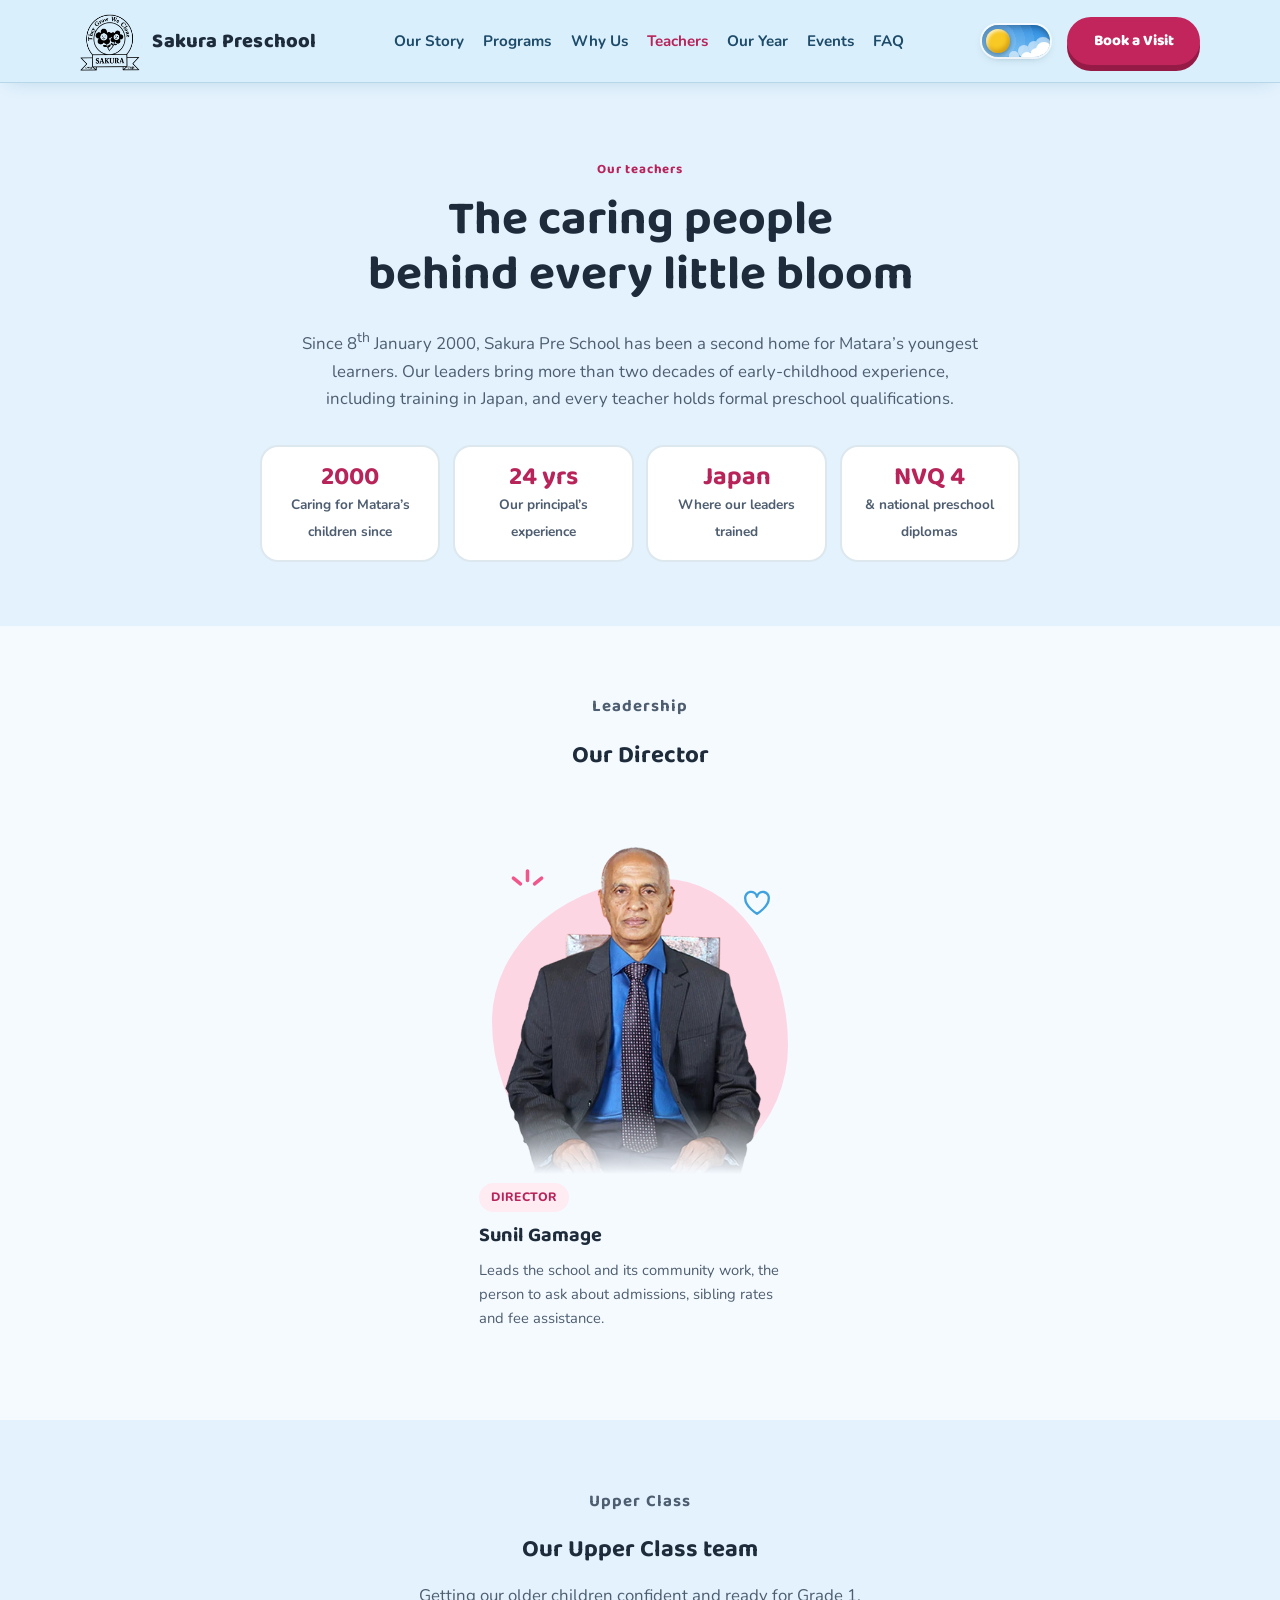
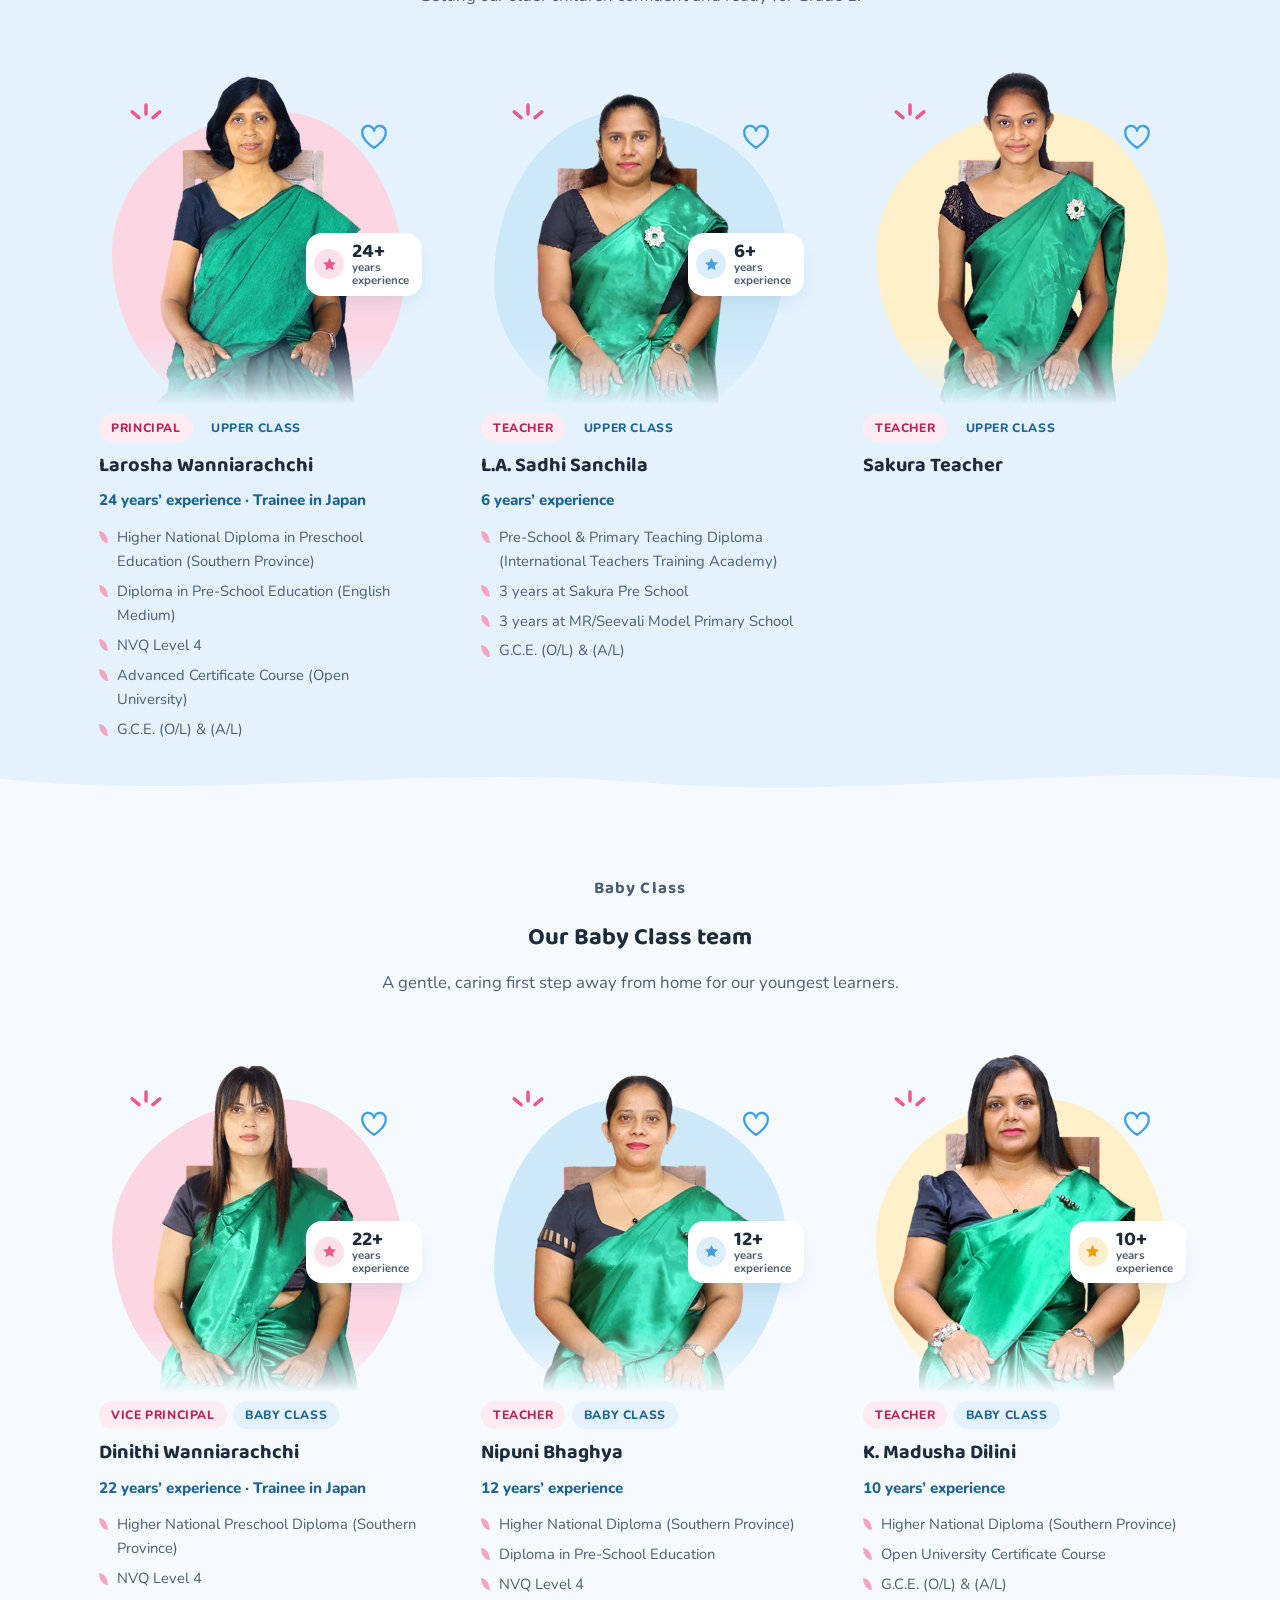
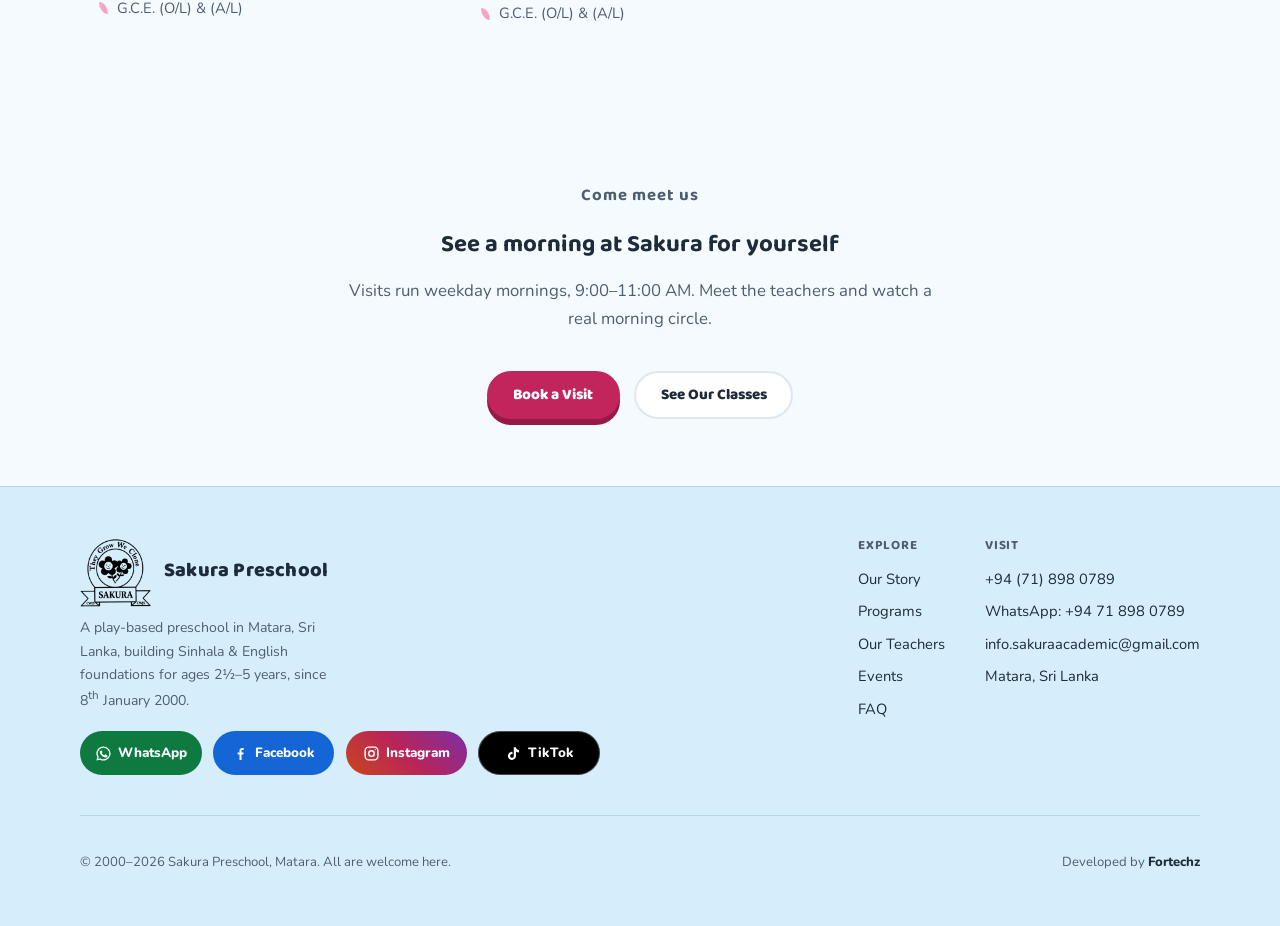
==== commit 47fe886a: "update the teachers" ====
--- a/about.html
+++ b/about.html
@@ -156,7 +156,7 @@
       </div>
       <ul class="staff-grid staff-solo">
         <li class="staff-card" id="sunil-gamage">
-          <figure class="staff-photo"><img src="/images/staff/sunil-gamage.jpg" width="600" height="600" loading="lazy" decoding="async" alt="Portrait of Sunil Gamage, Director at Sakura Preschool"></figure>
+          <figure class="staff-photo"><img src="/images/staff/cutout/sunil-gamage.webp" width="600" height="600" loading="lazy" decoding="async" alt="Portrait of Sunil Gamage, Director at Sakura Preschool"></figure>
           <div class="staff-body">
             <div class="staff-tags"><span class="staff-role">Director</span></div>
             <h3>Sunil Gamage</h3>
@@ -176,7 +176,7 @@
       </div>
       <ul class="staff-grid">
         <li class="staff-card" id="larosha-wanniarachchi">
-          <figure class="staff-photo"><img src="/images/staff/larosha-wanniarachchi.jpg" width="600" height="600" loading="lazy" decoding="async" alt="Portrait of Larosha Wanniarachchi, Principal at Sakura Preschool"></figure>
+          <figure class="staff-photo"><img src="/images/staff/cutout/larosha-wanniarachchi.webp" width="600" height="600" loading="lazy" decoding="async" alt="Portrait of Larosha Wanniarachchi, Principal at Sakura Preschool"><span class="teacher-badge" aria-hidden="true"><span class="tb-ico" aria-hidden="true"><svg viewBox="0 0 24 24"><path d="M12 2.8l2.8 5.7 6.3.9-4.6 4.4 1.1 6.2L12 17l-5.6 3 1.1-6.2L2.9 9.4l6.3-.9Z" fill="currentColor"/></svg></span><span class="tb-text"><b>24+</b> years<br>experience</span></span></figure>
           <div class="staff-body">
             <div class="staff-tags"><span class="staff-role">Principal</span><span class="staff-class">Upper Class</span></div>
             <h3>Larosha Wanniarachchi</h3>
@@ -191,7 +191,7 @@
           </div>
         </li>
         <li class="staff-card" id="sadhi-sanchila">
-          <figure class="staff-photo"><img src="/images/staff/sadhi-sanchila.jpg" width="600" height="600" loading="lazy" decoding="async" alt="Portrait of L.A. Sadhi Sanchila, Teacher at Sakura Preschool"></figure>
+          <figure class="staff-photo"><img src="/images/staff/cutout/sadhi-sanchila.webp" width="600" height="600" loading="lazy" decoding="async" alt="Portrait of L.A. Sadhi Sanchila, Teacher at Sakura Preschool"><span class="teacher-badge" aria-hidden="true"><span class="tb-ico" aria-hidden="true"><svg viewBox="0 0 24 24"><path d="M12 2.8l2.8 5.7 6.3.9-4.6 4.4 1.1 6.2L12 17l-5.6 3 1.1-6.2L2.9 9.4l6.3-.9Z" fill="currentColor"/></svg></span><span class="tb-text"><b>6+</b> years<br>experience</span></span></figure>
           <div class="staff-body">
             <div class="staff-tags"><span class="staff-role">Teacher</span><span class="staff-class">Upper Class</span></div>
             <h3>L.A. Sadhi Sanchila</h3>
@@ -205,7 +205,7 @@
           </div>
         </li>
         <li class="staff-card" id="upper-class-teacher">
-          <figure class="staff-photo"><img src="/images/staff/teacher-unnamed.jpg" width="600" height="600" loading="lazy" decoding="async" alt="Portrait of an Upper Class teacher at Sakura Preschool"></figure>
+          <figure class="staff-photo"><img src="/images/staff/cutout/teacher-unnamed.webp" width="600" height="600" loading="lazy" decoding="async" alt="Portrait of an Upper Class teacher at Sakura Preschool"></figure>
           <div class="staff-body">
             <div class="staff-tags"><span class="staff-role">Teacher</span><span class="staff-class">Upper Class</span></div>
             <h3>Sakura Teacher</h3>
@@ -226,7 +226,7 @@
       </div>
       <ul class="staff-grid">
         <li class="staff-card" id="dinithi-wanniarachchi">
-          <figure class="staff-photo"><img src="/images/staff/dinithi-wanniarachchi.jpg" width="600" height="600" loading="lazy" decoding="async" alt="Portrait of Dinithi Wanniarachchi, Vice Principal at Sakura Preschool"></figure>
+          <figure class="staff-photo"><img src="/images/staff/cutout/dinithi-wanniarachchi.webp" width="600" height="600" loading="lazy" decoding="async" alt="Portrait of Dinithi Wanniarachchi, Vice Principal at Sakura Preschool"><span class="teacher-badge" aria-hidden="true"><span class="tb-ico" aria-hidden="true"><svg viewBox="0 0 24 24"><path d="M12 2.8l2.8 5.7 6.3.9-4.6 4.4 1.1 6.2L12 17l-5.6 3 1.1-6.2L2.9 9.4l6.3-.9Z" fill="currentColor"/></svg></span><span class="tb-text"><b>22+</b> years<br>experience</span></span></figure>
           <div class="staff-body">
             <div class="staff-tags"><span class="staff-role">Vice Principal</span><span class="staff-class">Baby Class</span></div>
             <h3>Dinithi Wanniarachchi</h3>
@@ -239,7 +239,7 @@
           </div>
         </li>
         <li class="staff-card" id="nipuni-bhaghya">
-          <figure class="staff-photo"><img src="/images/staff/nipuni-bhaghya.jpg" width="600" height="600" loading="lazy" decoding="async" alt="Portrait of Nipuni Bhaghya, Teacher at Sakura Preschool"></figure>
+          <figure class="staff-photo"><img src="/images/staff/cutout/nipuni-bhaghya.webp" width="600" height="600" loading="lazy" decoding="async" alt="Portrait of Nipuni Bhaghya, Teacher at Sakura Preschool"><span class="teacher-badge" aria-hidden="true"><span class="tb-ico" aria-hidden="true"><svg viewBox="0 0 24 24"><path d="M12 2.8l2.8 5.7 6.3.9-4.6 4.4 1.1 6.2L12 17l-5.6 3 1.1-6.2L2.9 9.4l6.3-.9Z" fill="currentColor"/></svg></span><span class="tb-text"><b>12+</b> years<br>experience</span></span></figure>
           <div class="staff-body">
             <div class="staff-tags"><span class="staff-role">Teacher</span><span class="staff-class">Baby Class</span></div>
             <h3>Nipuni Bhaghya</h3>
@@ -253,7 +253,7 @@
           </div>
         </li>
         <li class="staff-card" id="madusha-dilini">
-          <figure class="staff-photo"><img src="/images/staff/madusha-dilini.jpg" width="600" height="600" loading="lazy" decoding="async" alt="Portrait of K. Madusha Dilini, Teacher at Sakura Preschool"></figure>
+          <figure class="staff-photo"><img src="/images/staff/cutout/madusha-dilini.webp" width="600" height="600" loading="lazy" decoding="async" alt="Portrait of K. Madusha Dilini, Teacher at Sakura Preschool"><span class="teacher-badge" aria-hidden="true"><span class="tb-ico" aria-hidden="true"><svg viewBox="0 0 24 24"><path d="M12 2.8l2.8 5.7 6.3.9-4.6 4.4 1.1 6.2L12 17l-5.6 3 1.1-6.2L2.9 9.4l6.3-.9Z" fill="currentColor"/></svg></span><span class="tb-text"><b>10+</b> years<br>experience</span></span></figure>
           <div class="staff-body">
             <div class="staff-tags"><span class="staff-role">Teacher</span><span class="staff-class">Baby Class</span></div>
             <h3>K. Madusha Dilini</h3>
--- a/css/styles.css
+++ b/css/styles.css
@@ -534,6 +534,38 @@
 .event-photo.poster{background:#1c0f0b}
 .event-photo.poster img{object-fit:contain}
 .event-thanks{font-size:.88rem;color:var(--text-muted);border-top:1px dashed var(--border);padding-top:.9rem;margin:auto 0 0}
+/* Latest from Facebook */
+.fb-feed{display:grid;grid-template-columns:1fr;gap:1.2rem}
+.fb-card{
+  display:flex;flex-direction:column;min-width:0;
+  background:var(--surface);border:2px solid var(--border);border-radius:22px;overflow:hidden;
+  box-shadow:0 10px 0 -4px var(--border);color:var(--text);text-decoration:none;
+  transition:transform .15s ease, border-color .15s ease;
+}
+a.fb-card:hover{transform:translateY(-3px);border-color:var(--sky)}
+.fb-photo{position:relative;margin:0;background:var(--surface-alt);aspect-ratio:1/1;overflow:hidden}
+.fb-photo img{position:absolute;inset:0;display:block;width:100%;height:100%;object-fit:cover}
+.fb-play{
+  position:absolute;inset:0;margin:auto;width:56px;height:56px;border-radius:50%;
+  background:rgba(16,29,43,.6);display:flex;align-items:center;justify-content:center;color:#fff;
+}
+.fb-play svg{width:24px;height:24px;margin-left:3px}
+.fb-body{flex:1;padding:1.2rem 1.3rem 1.3rem;display:flex;flex-direction:column;gap:.6rem}
+.fb-date{font-size:.8rem;font-weight:800;letter-spacing:.04em;text-transform:uppercase;color:var(--sky-deep)}
+.fb-text{
+  margin:0;color:var(--text-muted);font-size:.95rem;white-space:pre-line;overflow-wrap:anywhere;
+  display:-webkit-box;-webkit-line-clamp:5;-webkit-box-orient:vertical;overflow:hidden;
+}
+.fb-more{margin-top:auto;display:inline-flex;align-items:center;gap:.35em;font-weight:800;color:var(--accent-strong)}
+a.fb-card:hover .fb-more{text-decoration:underline}
+.fb-skeleton{min-height:340px;background:linear-gradient(100deg,var(--surface) 30%,var(--surface-alt) 50%,var(--surface) 70%);background-size:200% 100%;animation:fb-shimmer 1.4s linear infinite}
+@keyframes fb-shimmer{to{background-position:-200% 0}}
+@media (prefers-reduced-motion:reduce){ .fb-skeleton{animation:none} a.fb-card:hover{transform:none} }
+.fb-plugin{grid-column:1/-1;display:flex;justify-content:center}
+.fb-plugin iframe{width:100%;max-width:500px;height:640px;border:2px solid var(--border);border-radius:22px;background:#fff}
+.fb-actions{display:flex;justify-content:center;margin-top:1.6rem}
+@media (min-width:768px){ .fb-feed{grid-template-columns:repeat(3,1fr)} }
+
 .s-1{background:linear-gradient(160deg,#C2255C,#9E1D4B)}
 .s-2{background:linear-gradient(160deg,#FFC94A,#E8A100)}
 .s-2,.s-2 h3,.s-2 p{color:#3B2A00} /* white on yellow was 1.5:1 */
@@ -548,29 +580,62 @@
   scrollbar-width:none;overscroll-behavior-x:contain;
 }
 .teacher-track::-webkit-scrollbar{display:none}
-.teacher-card{
-  scroll-snap-align:start;border-radius:18px;overflow:hidden;background:var(--surface-alt);
-  display:flex;flex-direction:column;box-shadow:0 10px 24px -14px var(--shadow);
-}
-.teacher-card img{display:block;width:100%;height:auto;aspect-ratio:1/1;object-fit:cover;object-position:center 20%}
-.teacher-info{position:relative;flex:1;text-align:center;padding:1.1rem 1rem 1.4rem}
-/* zig-zag edge where the photo meets the name panel */
-.teacher-info::before{
-  content:"";position:absolute;left:0;right:0;top:-11px;height:12px;background:var(--surface-alt);
-  -webkit-mask:url("data:image/svg+xml,%3Csvg xmlns='http://www.w3.org/2000/svg' width='26' height='12'%3E%3Cpath d='M0 12 13 0l13 12Z'/%3E%3C/svg%3E") repeat-x left bottom/26px 12px;
-          mask:url("data:image/svg+xml,%3Csvg xmlns='http://www.w3.org/2000/svg' width='26' height='12'%3E%3Cpath d='M0 12 13 0l13 12Z'/%3E%3C/svg%3E") repeat-x left bottom/26px 12px;
-}
+/* Teacher portraits: cut-out photo on a soft organic blob, a few hand-drawn doodles,
+   a floating "years of experience" badge, and a soft fade into the page at the bottom. */
+.teacher-card{--tc:var(--bloom-300);--td:var(--bloom-500);scroll-snap-align:start;display:flex;flex-direction:column}
+.teacher-card:nth-child(4n+2),.staff-card:nth-child(4n+2){--tc:var(--sky-300);--td:var(--sky-500)}
+.teacher-card:nth-child(4n+3),.staff-card:nth-child(4n+3){--tc:var(--sun-300);--td:var(--sun-600)}
+.teacher-card:nth-child(4n+4),.staff-card:nth-child(4n+4){--tc:var(--leaf-400);--td:var(--leaf-500)}
+.teacher-photo,.staff-photo{
+  position:relative;margin:0;aspect-ratio:1/1;isolation:isolate;
+  -webkit-mask-image:linear-gradient(to bottom,#000 82%,transparent 100%);
+          mask-image:linear-gradient(to bottom,#000 82%,transparent 100%);
+}
+/* the blob */
+.teacher-photo::before,.staff-photo::before{
+  content:"";position:absolute;z-index:-1;left:9%;right:9%;top:18%;bottom:-4%;
+  background:color-mix(in srgb, var(--tc) 45%, var(--surface));
+  border-radius:58% 42% 50% 50% / 46% 54% 46% 54%;
+  transition:border-radius .6s ease, transform .6s ease;
+}
+.teacher-card:nth-child(even) .teacher-photo::before,.staff-card:nth-child(even) .staff-photo::before{border-radius:44% 56% 46% 54% / 55% 45% 55% 45%}
+/* doodles: sparkle lines top-left, little heart top-right */
+.teacher-photo::after,.staff-photo::after{
+  content:"";position:absolute;z-index:2;inset:0;pointer-events:none;
+  background:
+    url("data:image/svg+xml,%3Csvg xmlns='http://www.w3.org/2000/svg' viewBox='0 0 40 40' fill='none' stroke='%23F2578C' stroke-width='3' stroke-linecap='round'%3E%3Cpath d='M20 6v8M8 12l6 5M32 12l-6 5'/%3E%3C/svg%3E") 14% 16%/13% no-repeat,
+    url("data:image/svg+xml,%3Csvg xmlns='http://www.w3.org/2000/svg' viewBox='0 0 40 40' fill='none' stroke='%233FA1DE' stroke-width='2.6' stroke-linejoin='round'%3E%3Cpath d='M20 32S7 24 7 15.5A6.5 6.5 0 0 1 20 13a6.5 6.5 0 0 1 13 2.5C33 24 20 32 20 32Z'/%3E%3C/svg%3E") 86% 22%/10% no-repeat;
+}
+.teacher-photo img,.staff-photo img{
+  position:relative;display:block;width:100%;height:100%;object-fit:cover;object-position:center bottom;
+  transform-origin:center bottom;transition:transform .3s cubic-bezier(.34,1.56,.64,1);
+}
+/* floating experience badge */
+.teacher-badge{
+  position:absolute;z-index:3;right:4%;top:52%;display:flex;align-items:center;gap:.5rem;
+  padding:.5rem .8rem .5rem .5rem;border-radius:16px;background:var(--surface);
+  box-shadow:0 10px 24px -10px var(--shadow);text-align:left;line-height:1.15;
+  font-size:.72rem;font-weight:700;color:var(--text-muted);animation:badge-float 3.2s ease-in-out infinite alternate;
+}
+.teacher-badge b{display:block;font-family:"Baloo 2",sans-serif;font-size:1.25rem;line-height:1;color:var(--text)}
+.tb-ico{flex-shrink:0;width:30px;height:30px;border-radius:50%;display:flex;align-items:center;justify-content:center;
+  background:color-mix(in srgb, var(--td) 18%, var(--surface));color:var(--td)}
+.tb-ico svg{width:17px;height:17px}
+@keyframes badge-float{to{transform:translateY(-6px)}}
+.teacher-link:hover .teacher-photo::before,.staff-card:hover .staff-photo::before{border-radius:46% 54% 42% 58% / 52% 44% 56% 48%;transform:scale(1.03)}
+.teacher-link:hover img,.staff-card:hover .staff-photo img{transform:translateY(-6px) scale(1.02)}
+.teacher-info{flex:1;text-align:center;padding:.4rem 1rem 1rem}
 .teacher-link{display:flex;flex-direction:column;height:100%;text-decoration:none;color:var(--text)}
-.teacher-link img{transition:transform .3s ease}
-.teacher-link:hover img{transform:scale(1.04)}
 .teacher-link:hover h3{color:var(--accent-strong)}
-.teacher-link:focus-visible{outline-offset:-3px;border-radius:18px}
+.teacher-link:focus-visible{outline-offset:4px;border-radius:26px}
 .teacher-info,.teacher-role,.teacher-exp{display:block}
-.teacher-card img{position:relative;z-index:0}
-.teacher-info{z-index:1;background:var(--surface-alt)}
 .teacher-info h3{font-family:"Nunito",sans-serif;font-weight:800;font-size:1.2rem;line-height:1.25;margin:0}
 .teacher-role{margin:.15rem 0 0;color:var(--text-muted);font-size:.95rem}
-.teacher-exp{margin:.35rem 0 0;color:var(--accent-strong);font-size:.82rem;font-weight:700}
+.teacher-exp{margin:.3rem 0 0;color:var(--accent-strong);font-size:.82rem;font-weight:700}
+@media (prefers-reduced-motion:reduce){
+  .teacher-badge{animation:none}
+  .teacher-link:hover img,.staff-card:hover .staff-photo img{transform:none}
+}
 .carousel-btn{
   flex-shrink:0;width:44px;height:44px;border-radius:50%;border:0;padding:0;cursor:pointer;
   display:flex;align-items:center;justify-content:center;background:var(--btn-bg);color:var(--btn-fg);
@@ -809,14 +874,9 @@
 .section-head h1{font-size:clamp(1.7rem,1.3rem + 1.8vw,2.5rem);line-height:1.15}
 
 .staff-grid{list-style:none;margin:0;padding:0;display:grid;grid-template-columns:1fr;gap:1.4rem}
-.staff-card{
-  display:flex;flex-direction:column;background:var(--surface);border:2px solid var(--border);border-radius:22px;
-  overflow:hidden;box-shadow:0 10px 0 -4px var(--border);scroll-margin-top:90px;
-}
-.staff-card:target{border-color:var(--accent);box-shadow:0 0 0 4px color-mix(in srgb, var(--accent) 30%, transparent)}
-.staff-photo{margin:0;background:#9ACBFA}
-.staff-photo img{display:block;width:100%;height:auto;aspect-ratio:1/1;object-fit:cover}
-.staff-body{padding:1.3rem 1.3rem 1.5rem;display:flex;flex-direction:column;gap:.7rem;flex:1}
+.staff-card{--tc:var(--bloom-300);--td:var(--bloom-500);display:flex;flex-direction:column;scroll-margin-top:90px;border-radius:26px}
+.staff-card:target{box-shadow:0 0 0 3px color-mix(in srgb, var(--accent) 45%, transparent)}
+.staff-body{padding:.6rem 1.2rem 1.4rem;display:flex;flex-direction:column;gap:.7rem;flex:1}
 .staff-body h3{font-size:1.25rem;margin:0;line-height:1.2}
 .staff-tags{display:flex;flex-wrap:wrap;gap:.4rem}
 .staff-role,.staff-class{
